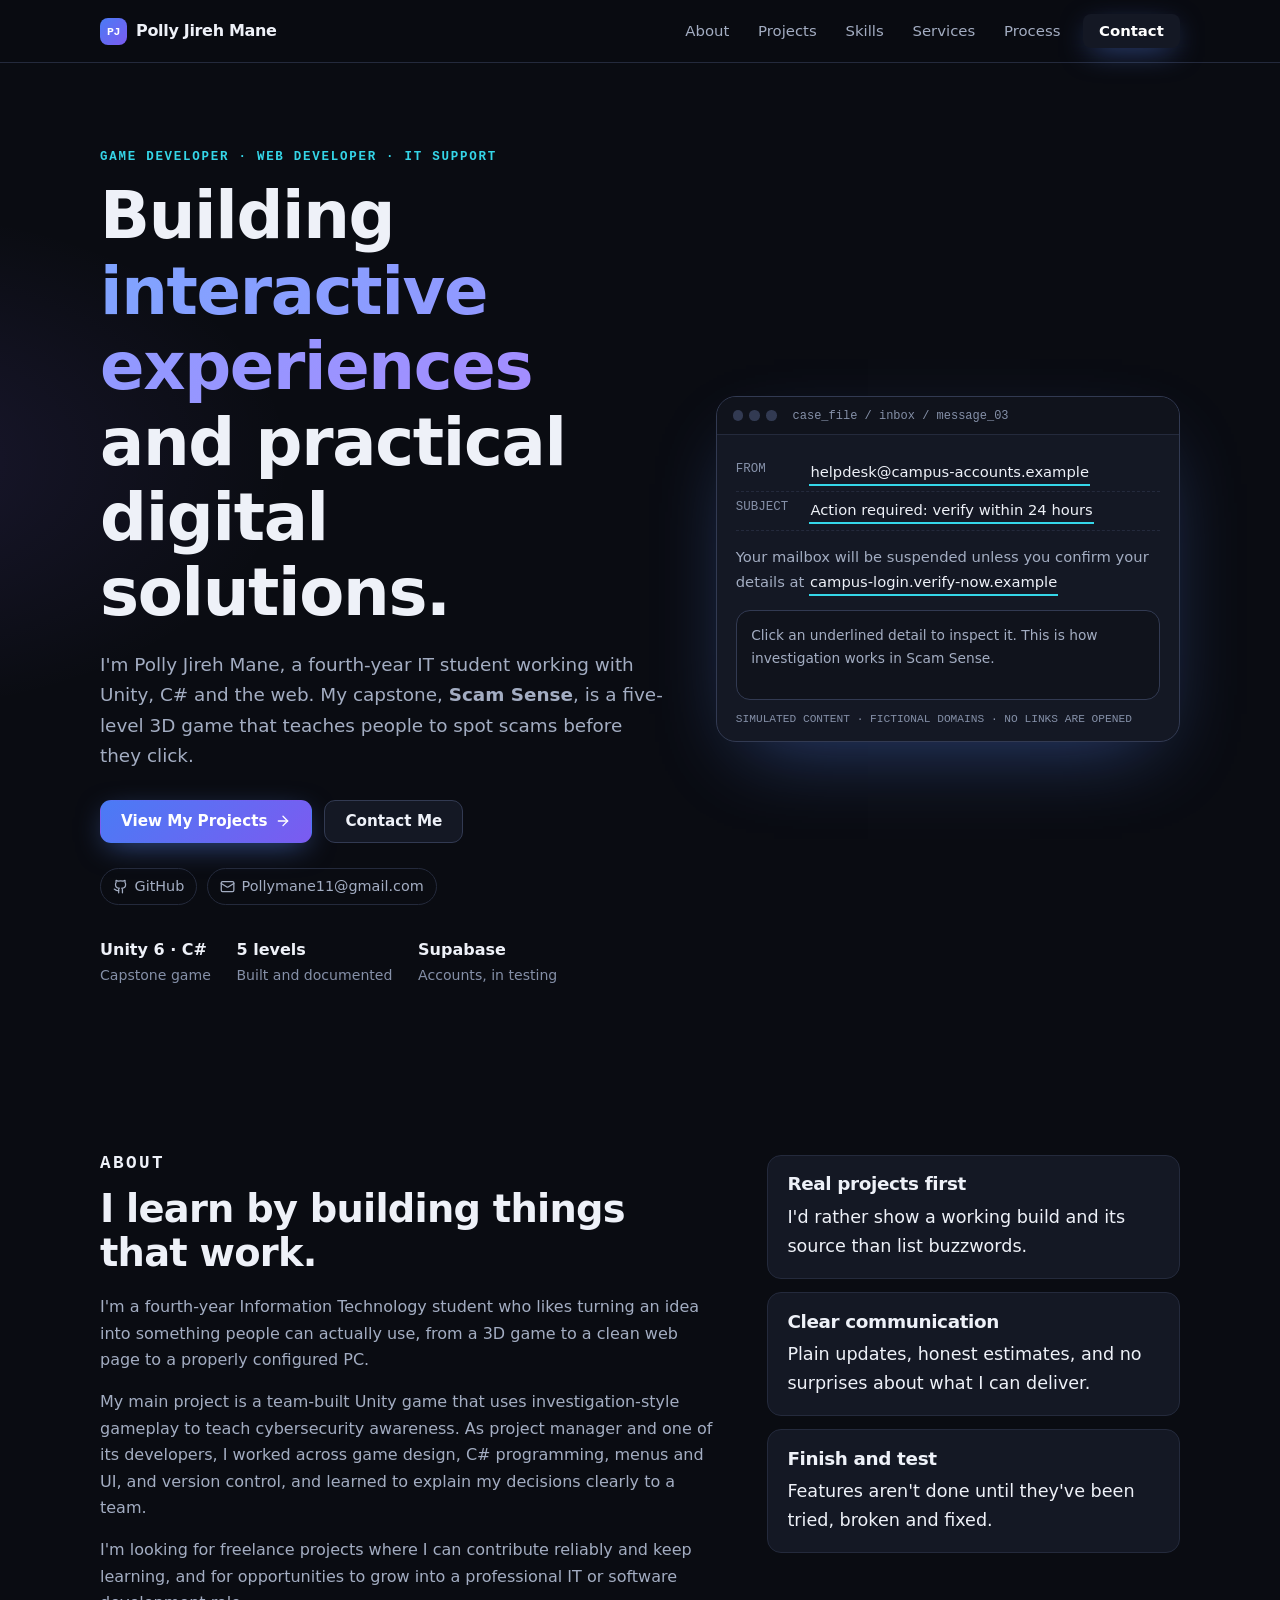
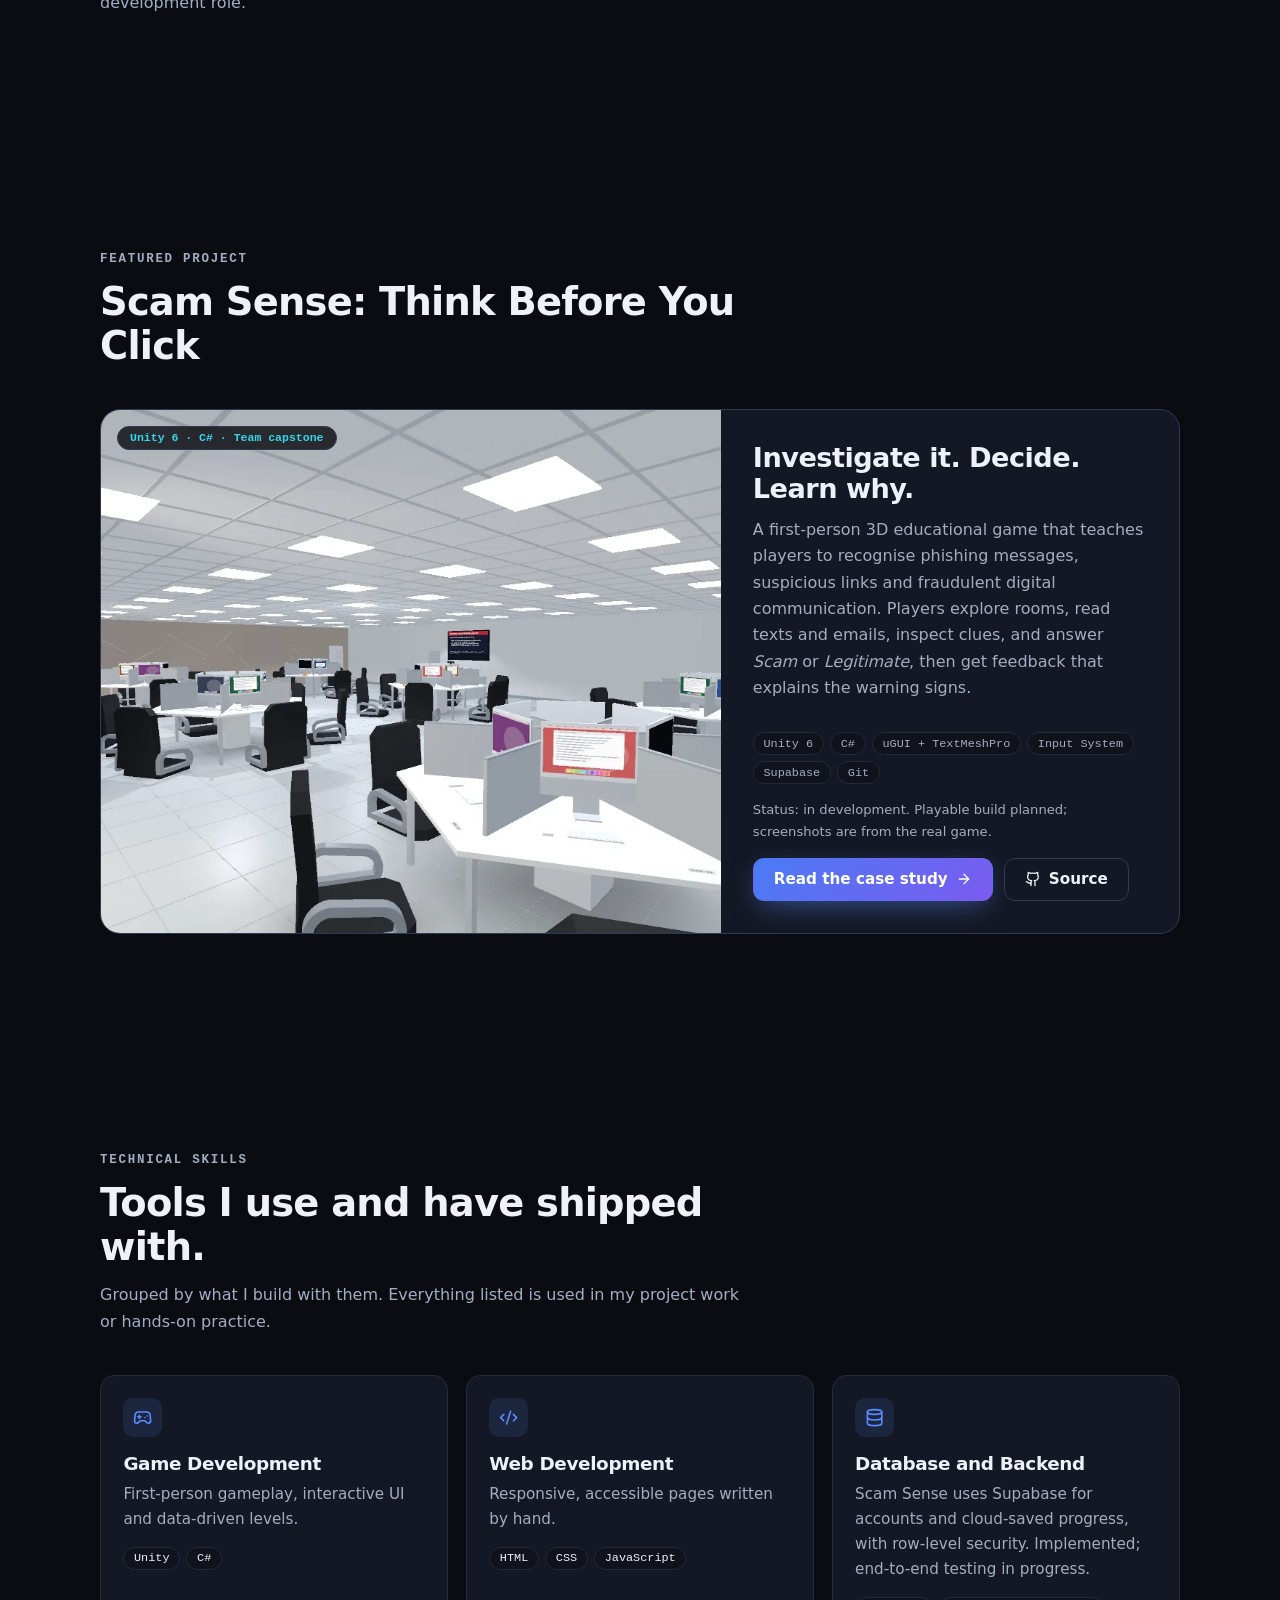
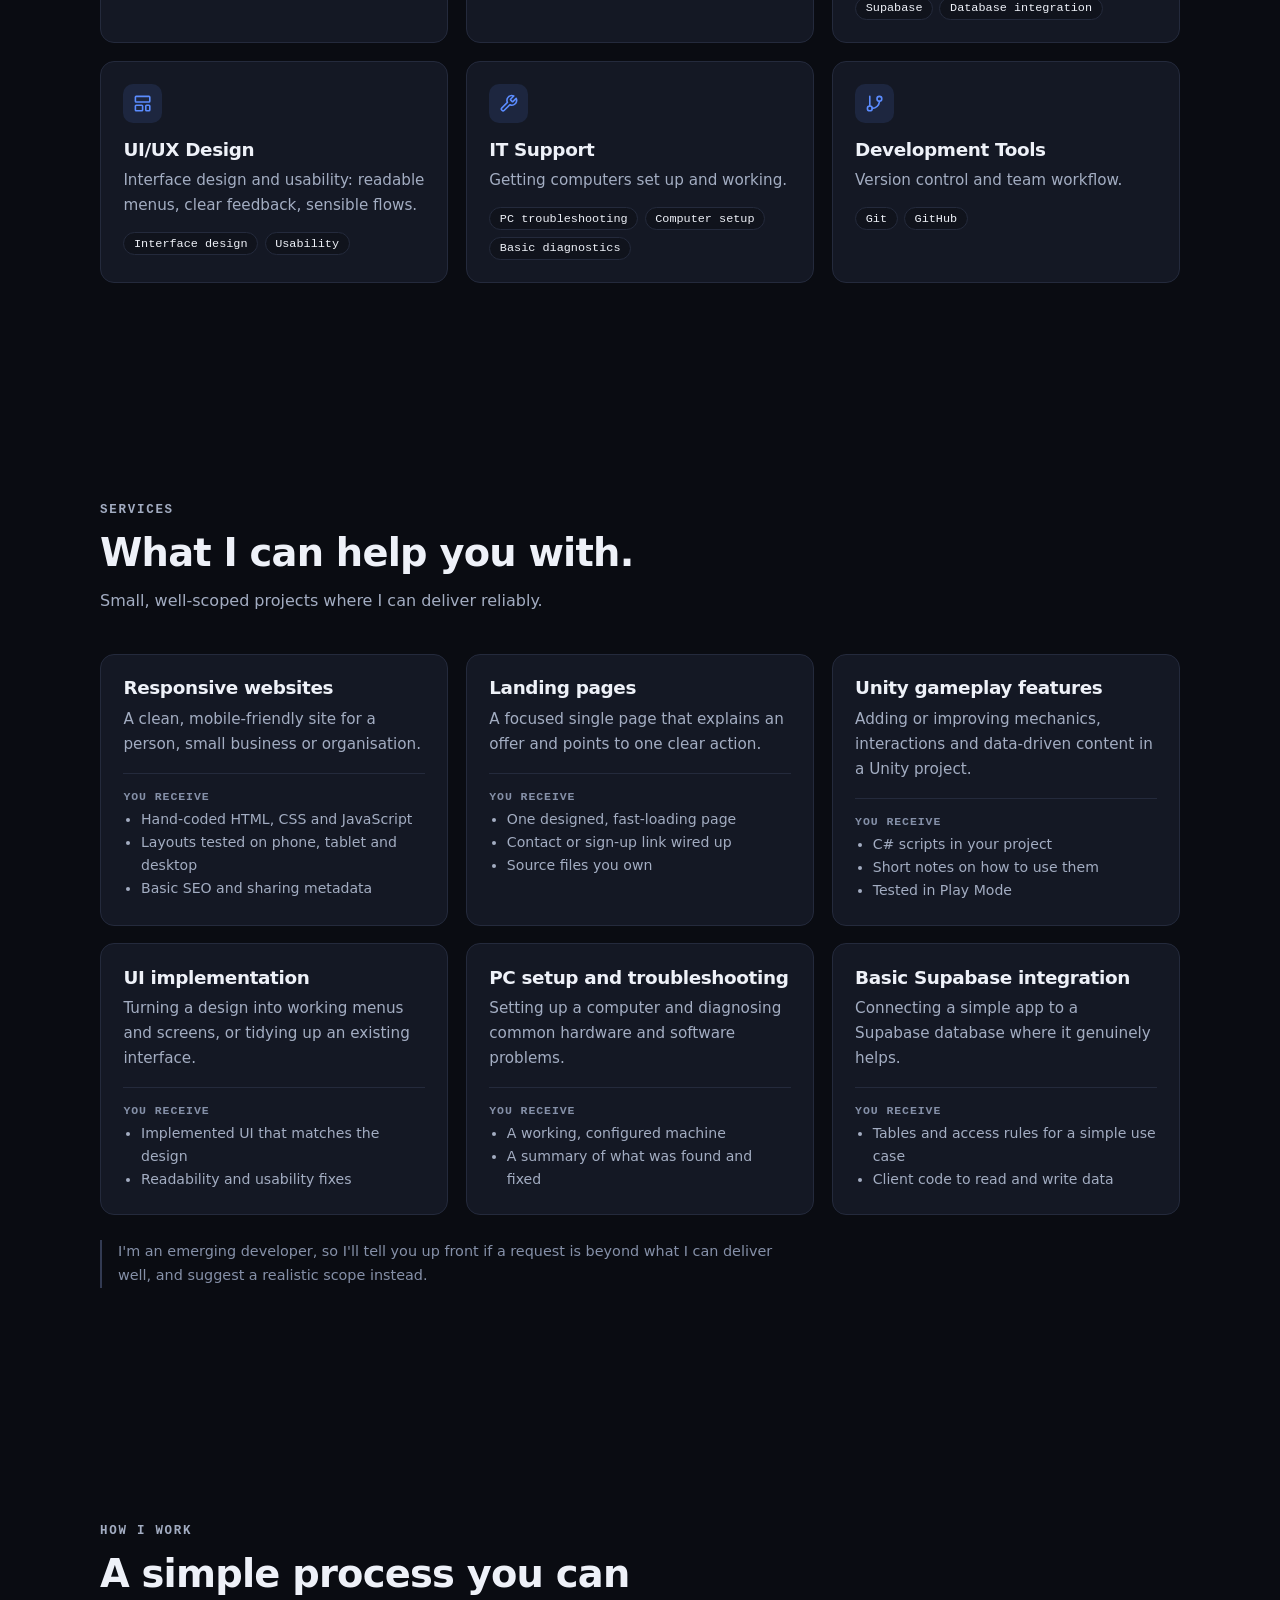
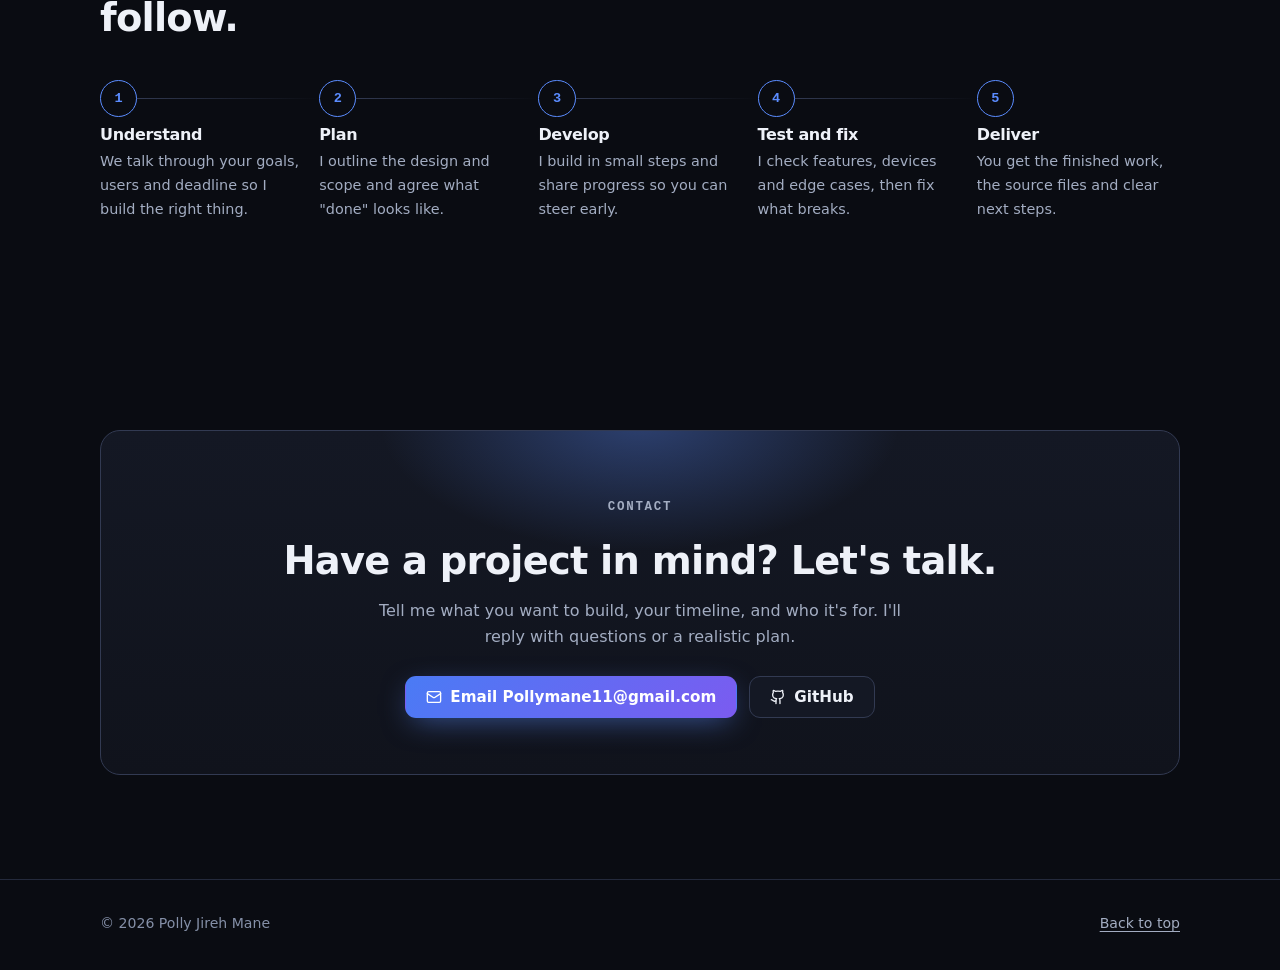
==== index.html @ 24ec7976 "Add portfolio website with Scam Sense case study" ====
<!doctype html>
<html lang="en">
<head>
<meta charset="utf-8">
<meta name="viewport" content="width=device-width, initial-scale=1">
<title>Polly Jireh Mane | Developer for Games, Websites and IT Solutions</title>
<meta name="description" content="Polly Jireh Mane is a fourth-year IT student building Unity games, responsive websites and practical IT solutions. See the Scam Sense cybersecurity-awareness game and get in touch for freelance work.">
<meta name="theme-color" content="#0a0c12">
<link rel="icon" href="assets/favicon.svg" type="image/svg+xml">
<meta property="og:type" content="website">
<meta property="og:title" content="Polly Jireh Mane | Developer for Games, Websites and IT Solutions">
<meta property="og:description" content="Unity games, responsive websites and practical IT solutions. Featured project: Scam Sense, a first-person cybersecurity-awareness game.">
<meta property="og:image" content="https://c23-2310-967-ops.github.io/assets/img/og.jpg">
<meta property="og:url" content="https://c23-2310-967-ops.github.io/">
<link rel="canonical" href="https://c23-2310-967-ops.github.io/">
<meta name="twitter:card" content="summary_large_image">
<link rel="stylesheet" href="css/style.css">
</head>
<body>
<svg width="0" height="0" style="position:absolute" aria-hidden="true" focusable="false">
  <defs>
    <symbol id="i-github" viewBox="0 0 24 24" fill="none" stroke="currentColor" stroke-width="2" stroke-linecap="round" stroke-linejoin="round"><path d="M15 22v-4a4.8 4.8 0 0 0-1-3.5c3 0 6-2 6-5.5.08-1.25-.27-2.48-1-3.5.28-1.15.28-2.35 0-3.5 0 0-1 0-3 1.5-2.64-.5-5.36-.5-8 0C6 2 5 2 5 2c-.3 1.15-.3 2.35 0 3.5A5.4 5.4 0 0 0 4 9c0 3.5 3 5.5 6 5.5-.39.49-.68 1.05-.85 1.65-.17.6-.22 1.23-.15 1.85v4"/><path d="M9 18c-4.51 2-5-2-7-2"/></symbol>
    <symbol id="i-mail" viewBox="0 0 24 24" fill="none" stroke="currentColor" stroke-width="2" stroke-linecap="round" stroke-linejoin="round"><rect x="2" y="4" width="20" height="16" rx="2"/><path d="m22 7-8.97 5.7a1.94 1.94 0 0 1-2.06 0L2 7"/></symbol>
    <symbol id="i-in" viewBox="0 0 24 24" fill="none" stroke="currentColor" stroke-width="2" stroke-linecap="round" stroke-linejoin="round"><path d="M16 8a6 6 0 0 1 6 6v7h-4v-7a2 2 0 0 0-4 0v7h-4v-7a6 6 0 0 1 6-6z"/><rect x="2" y="9" width="4" height="12"/><circle cx="4" cy="4" r="2"/></symbol>
    <symbol id="i-arrow" viewBox="0 0 24 24" fill="none" stroke="currentColor" stroke-width="2" stroke-linecap="round" stroke-linejoin="round"><path d="M5 12h14"/><path d="m12 5 7 7-7 7"/></symbol>
    <symbol id="i-ext" viewBox="0 0 24 24" fill="none" stroke="currentColor" stroke-width="2" stroke-linecap="round" stroke-linejoin="round"><path d="M15 3h6v6"/><path d="M10 14 21 3"/><path d="M18 13v6a2 2 0 0 1-2 2H5a2 2 0 0 1-2-2V8a2 2 0 0 1 2-2h6"/></symbol>
    <symbol id="i-game" viewBox="0 0 24 24" fill="none" stroke="currentColor" stroke-width="2" stroke-linecap="round" stroke-linejoin="round"><path d="M6 11h4M8 9v4M15 12h.01M18 10h.01"/><path d="M17.32 5H6.68a4 4 0 0 0-3.98 3.59C2.6 9.42 2 14.46 2 16a3 3 0 0 0 3 3c1 0 1.5-.5 2-1l1.41-1.41A2 2 0 0 1 9.83 16h4.34a2 2 0 0 1 1.41.59L17 18c.5.5 1 1 2 1a3 3 0 0 0 3-3c0-1.55-.6-6.58-.69-7.26A4 4 0 0 0 17.32 5z"/></symbol>
    <symbol id="i-code" viewBox="0 0 24 24" fill="none" stroke="currentColor" stroke-width="2" stroke-linecap="round" stroke-linejoin="round"><path d="m18 16 4-4-4-4"/><path d="m6 8-4 4 4 4"/><path d="m14.5 4-5 16"/></symbol>
    <symbol id="i-db" viewBox="0 0 24 24" fill="none" stroke="currentColor" stroke-width="2" stroke-linecap="round" stroke-linejoin="round"><ellipse cx="12" cy="5" rx="9" ry="3"/><path d="M3 5v14a9 3 0 0 0 18 0V5"/><path d="M3 12a9 3 0 0 0 18 0"/></symbol>
    <symbol id="i-layout" viewBox="0 0 24 24" fill="none" stroke="currentColor" stroke-width="2" stroke-linecap="round" stroke-linejoin="round"><rect x="3" y="3" width="18" height="7" rx="1"/><rect x="3" y="14" width="9" height="7" rx="1"/><rect x="16" y="14" width="5" height="7" rx="1"/></symbol>
    <symbol id="i-wrench" viewBox="0 0 24 24" fill="none" stroke="currentColor" stroke-width="2" stroke-linecap="round" stroke-linejoin="round"><path d="M14.7 6.3a1 1 0 0 0 0 1.4l1.6 1.6a1 1 0 0 0 1.4 0l3.77-3.77a6 6 0 0 1-7.94 7.94l-6.91 6.91a2.12 2.12 0 0 1-3-3l6.91-6.91a6 6 0 0 1 7.94-7.94z"/></symbol>
    <symbol id="i-branch" viewBox="0 0 24 24" fill="none" stroke="currentColor" stroke-width="2" stroke-linecap="round" stroke-linejoin="round"><path d="M6 3v12"/><circle cx="18" cy="6" r="3"/><circle cx="6" cy="18" r="3"/><path d="M18 9a9 9 0 0 1-9 9"/></symbol>
  </defs>
</svg>

<a class="skip" href="#main">Skip to content</a>

<header class="site-head">
  <div class="wrap">
    <a class="brand" href="#top" aria-label="Polly Jireh Mane, back to top"><i>PJ</i> Polly Jireh Mane</a>
    <button class="menu-btn" aria-expanded="false" aria-controls="nav">Menu</button>
    <nav class="nav" id="nav" aria-label="Main">
      <a href="#about">About</a>
      <a href="#work">Projects</a>
      <a href="#skills">Skills</a>
      <a href="#services">Services</a>
      <a href="#process">Process</a>
      <a class="btn primary" href="#contact">Contact</a>
    </nav>
  </div>
</header>

<main id="main">
  <!-- HERO -->
  <section class="hero" id="top" aria-labelledby="hero-title">
    <div class="wrap">
      <div>
        <p class="eyebrow">Game developer · Web developer · IT support</p>
        <h1 id="hero-title">Building <span class="grad">interactive experiences</span> and practical digital solutions.</h1>
        <p class="lead">I'm Polly Jireh Mane, a fourth-year IT student working with Unity, C# and the web. My capstone, <strong>Scam Sense</strong>, is a five-level 3D game that teaches people to spot scams before they click.</p>
        <div class="cta">
          <a class="btn primary" href="#work">View My Projects <svg class="ico" aria-hidden="true"><use href="#i-arrow"/></svg></a>
          <a class="btn" href="#contact">Contact Me</a>
        </div>
        <div class="social">
          <a class="chip-link" data-contact="github" hidden><svg class="ico" aria-hidden="true"><use href="#i-github"/></svg> GitHub</a>
          <a class="chip-link" data-contact="email" hidden><svg class="ico" aria-hidden="true"><use href="#i-mail"/></svg> Pollymane11@gmail.com</a>
          <a class="chip-link" data-contact="linkedin" hidden><svg class="ico" aria-hidden="true"><use href="#i-in"/></svg> LinkedIn</a>
        </div>
        <ul class="facts">
          <li><b>Unity 6 · C#</b>Capstone game</li>
          <li><b>5 levels</b>Built and documented</li>
          <li><b>Supabase</b>Accounts, in testing</li>
        </ul>
      </div>

      <div class="panel reveal" role="group" aria-label="Interactive demo: inspect a suspicious email, like in Scam Sense">
        <div class="panel-bar"><i></i><i></i><i></i><span>case_file / inbox / message_03</span></div>
        <div class="panel-body">
          <div class="mail-row"><span>FROM</span><button class="flag" aria-pressed="false" data-title="LOOK-ALIKE SENDER" data-finding="The domain imitates a real organisation but doesn't match it. Always compare the sender's domain with the official one.">helpdesk@campus-accounts.example</button></div>
          <div class="mail-row"><span>SUBJECT</span><button class="flag" aria-pressed="false" data-title="URGENCY PRESSURE" data-finding="Deadlines and threats are meant to make you act before you think. Real services rarely demand action within hours.">Action required: verify within 24 hours</button></div>
          <p class="mail-body">Your mailbox will be suspended unless you confirm your details at <button class="flag" aria-pressed="false" data-title="MISMATCHED LINK" data-finding="The link points to a different domain than the sender claims. In the game, links are only simulated and are never opened.">campus-login.verify-now.example</button></p>
          <div class="finding" id="finding" aria-live="polite">Click an underlined detail to inspect it. This is how investigation works in Scam Sense.</div>
          <p class="sim">SIMULATED CONTENT · FICTIONAL DOMAINS · NO LINKS ARE OPENED</p>
        </div>
      </div>
    </div>
  </section>

  <!-- ABOUT -->
  <section id="about" aria-labelledby="about-title">
    <div class="wrap about">
      <div class="reveal">
        <p class="eyebrow">About</p>
        <h2 id="about-title">I learn by building things that work.</h2>
        <p style="margin-top:1.2rem">I'm a fourth-year Information Technology student who likes turning an idea into something people can actually use, from a 3D game to a clean web page to a properly configured PC.</p>
        <p>My main project is a team-built Unity game that uses investigation-style gameplay to teach cybersecurity awareness. As project manager and one of its developers, I worked across game design, C# programming, menus and UI, and version control, and learned to explain my decisions clearly to a team.</p>
        <p>I'm looking for freelance projects where I can contribute reliably and keep learning, and for opportunities to grow into a professional IT or software development role.</p>
      </div>
      <div class="principles">
        <div class="card reveal"><h3>Real projects first</h3><p>I'd rather show a working build and its source than list buzzwords.</p></div>
        <div class="card reveal"><h3>Clear communication</h3><p>Plain updates, honest estimates, and no surprises about what I can deliver.</p></div>
        <div class="card reveal"><h3>Finish and test</h3><p>Features aren't done until they've been tried, broken and fixed.</p></div>
      </div>
    </div>
  </section>

  <!-- FEATURED PROJECT -->
  <section id="work" aria-labelledby="work-title">
    <div class="wrap">
      <div class="sec-head reveal">
        <p class="eyebrow">Featured project</p>
        <h2 id="work-title">Scam Sense: Think Before You Click</h2>
      </div>
      <article class="featured reveal">
        <div class="media">
          <img src="assets/img/level-5.webp" width="1280" height="720" alt="First-person view of the MacLab computer room in Scam Sense, with hexagonal desk pods and monitors showing emails" loading="lazy" decoding="async">
          <span class="badge">Unity 6 · C# · Team capstone</span>
        </div>
        <div class="body">
          <h3>Investigate it. Decide. Learn why.</h3>
          <p>A first-person 3D educational game that teaches players to recognise phishing messages, suspicious links and fraudulent digital communication. Players explore rooms, read texts and emails, inspect clues, and answer <em>Scam</em> or <em>Legitimate</em>, then get feedback that explains the warning signs.</p>
          <ul class="tags" aria-label="Technologies">
            <li>Unity 6</li><li>C#</li><li>uGUI + TextMeshPro</li><li>Input System</li><li>Supabase</li><li>Git</li>
          </ul>
          <p class="status">Status: in development. Playable build planned; screenshots are from the real game.</p>
          <div class="btns">
            <a class="btn primary" href="projects/scam-sense.html">Read the case study <svg class="ico" aria-hidden="true"><use href="#i-arrow"/></svg></a>
            <a class="btn" data-repo target="_blank" rel="noopener noreferrer"><svg class="ico" aria-hidden="true"><use href="#i-github"/></svg> Source</a>
            <a class="btn" data-demo target="_blank" rel="noopener noreferrer" hidden>Play demo <svg class="ico" aria-hidden="true"><use href="#i-ext"/></svg></a>
          </div>
        </div>
      </article>

      <!-- Filled from js/projects.js; hidden while that list is empty. -->
      <div id="more-projects" hidden>
        <div class="sec-head" style="margin-top:var(--s5)">
          <h2 style="font-size:1.5rem">More projects</h2>
        </div>
        <div class="grid g3" id="projects-grid"></div>
      </div>
    </div>
  </section>

  <!-- SKILLS -->
  <section id="skills" aria-labelledby="skills-title">
    <div class="wrap">
      <div class="sec-head reveal">
        <p class="eyebrow">Technical skills</p>
        <h2 id="skills-title">Tools I use and have shipped with.</h2>
        <p>Grouped by what I build with them. Everything listed is used in my project work or hands-on practice.</p>
      </div>
      <div class="grid g3">
        <article class="card skill reveal"><div class="card-icon"><svg aria-hidden="true"><use href="#i-game"/></svg></div><h3>Game Development</h3><p>First-person gameplay, interactive UI and data-driven levels.</p><ul class="tags"><li>Unity</li><li>C#</li></ul></article>
        <article class="card skill reveal"><div class="card-icon"><svg aria-hidden="true"><use href="#i-code"/></svg></div><h3>Web Development</h3><p>Responsive, accessible pages written by hand.</p><ul class="tags"><li>HTML</li><li>CSS</li><li>JavaScript</li></ul></article>
        <article class="card skill reveal"><div class="card-icon"><svg aria-hidden="true"><use href="#i-db"/></svg></div><h3>Database and Backend</h3><p>Scam Sense uses Supabase for accounts and cloud-saved progress, with row-level security. Implemented; end-to-end testing in progress.</p><ul class="tags"><li>Supabase</li><li>Database integration</li></ul></article>
        <article class="card skill reveal"><div class="card-icon"><svg aria-hidden="true"><use href="#i-layout"/></svg></div><h3>UI/UX Design</h3><p>Interface design and usability: readable menus, clear feedback, sensible flows.</p><ul class="tags"><li>Interface design</li><li>Usability</li></ul></article>
        <article class="card skill reveal"><div class="card-icon"><svg aria-hidden="true"><use href="#i-wrench"/></svg></div><h3>IT Support</h3><p>Getting computers set up and working.</p><ul class="tags"><li>PC troubleshooting</li><li>Computer setup</li><li>Basic diagnostics</li></ul></article>
        <article class="card skill reveal"><div class="card-icon"><svg aria-hidden="true"><use href="#i-branch"/></svg></div><h3>Development Tools</h3><p>Version control and team workflow.</p><ul class="tags"><li>Git</li><li>GitHub</li></ul></article>
      </div>
    </div>
  </section>

  <!-- SERVICES -->
  <section id="services" aria-labelledby="services-title">
    <div class="wrap">
      <div class="sec-head reveal">
        <p class="eyebrow">Services</p>
        <h2 id="services-title">What I can help you with.</h2>
        <p>Small, well-scoped projects where I can deliver reliably.</p>
      </div>
      <div class="grid g3">
        <article class="card service reveal"><h3>Responsive websites</h3><p>A clean, mobile-friendly site for a person, small business or organisation.</p><div class="deliver"><b>You receive</b><ul><li>Hand-coded HTML, CSS and JavaScript</li><li>Layouts tested on phone, tablet and desktop</li><li>Basic SEO and sharing metadata</li></ul></div></article>
        <article class="card service reveal"><h3>Landing pages</h3><p>A focused single page that explains an offer and points to one clear action.</p><div class="deliver"><b>You receive</b><ul><li>One designed, fast-loading page</li><li>Contact or sign-up link wired up</li><li>Source files you own</li></ul></div></article>
        <article class="card service reveal"><h3>Unity gameplay features</h3><p>Adding or improving mechanics, interactions and data-driven content in a Unity project.</p><div class="deliver"><b>You receive</b><ul><li>C# scripts in your project</li><li>Short notes on how to use them</li><li>Tested in Play Mode</li></ul></div></article>
        <article class="card service reveal"><h3>UI implementation</h3><p>Turning a design into working menus and screens, or tidying up an existing interface.</p><div class="deliver"><b>You receive</b><ul><li>Implemented UI that matches the design</li><li>Readability and usability fixes</li></ul></div></article>
        <article class="card service reveal"><h3>PC setup and troubleshooting</h3><p>Setting up a computer and diagnosing common hardware and software problems.</p><div class="deliver"><b>You receive</b><ul><li>A working, configured machine</li><li>A summary of what was found and fixed</li></ul></div></article>
        <article class="card service reveal"><h3>Basic Supabase integration</h3><p>Connecting a simple app to a Supabase database where it genuinely helps.</p><div class="deliver"><b>You receive</b><ul><li>Tables and access rules for a simple use case</li><li>Client code to read and write data</li></ul></div></article>
      </div>
      <p class="note">I'm an emerging developer, so I'll tell you up front if a request is beyond what I can deliver well, and suggest a realistic scope instead.</p>
    </div>
  </section>

  <!-- PROCESS -->
  <section id="process" aria-labelledby="process-title">
    <div class="wrap">
      <div class="sec-head reveal">
        <p class="eyebrow">How I work</p>
        <h2 id="process-title">A simple process you can follow.</h2>
      </div>
      <ol class="steps reveal">
        <li class="step"><h3>Understand</h3><p>We talk through your goals, users and deadline so I build the right thing.</p></li>
        <li class="step"><h3>Plan</h3><p>I outline the design and scope and agree what "done" looks like.</p></li>
        <li class="step"><h3>Develop</h3><p>I build in small steps and share progress so you can steer early.</p></li>
        <li class="step"><h3>Test and fix</h3><p>I check features, devices and edge cases, then fix what breaks.</p></li>
        <li class="step"><h3>Deliver</h3><p>You get the finished work, the source files and clear next steps.</p></li>
      </ol>
    </div>
  </section>

  <!-- CONTACT -->
  <section id="contact" aria-labelledby="contact-title">
    <div class="wrap">
      <div class="contact reveal">
        <p class="eyebrow">Contact</p>
        <h2 id="contact-title">Have a project in mind? Let's talk.</h2>
        <p>Tell me what you want to build, your timeline, and who it's for. I'll reply with questions or a realistic plan.</p>
        <div class="cta">
          <a class="btn primary" href="mailto:Pollymane11@gmail.com" data-contact="email"><svg class="ico" aria-hidden="true"><use href="#i-mail"/></svg> Email Pollymane11@gmail.com</a>
          <a class="btn" href="https://github.com/c23-2310-967-ops" data-contact="github" target="_blank" rel="noopener noreferrer"><svg class="ico" aria-hidden="true"><use href="#i-github"/></svg> GitHub</a>
          <a class="btn" data-contact="linkedin" hidden><svg class="ico" aria-hidden="true"><use href="#i-in"/></svg> LinkedIn</a>
        </div>
      </div>
    </div>
  </section>
</main>

<footer>
  <div class="wrap">
    <span>© <span id="year">2026</span> Polly Jireh Mane</span>
    <a href="#top">Back to top</a>
  </div>
</footer>

<script src="js/config.js"></script>
<script src="js/projects.js"></script>
<script src="js/main.js"></script>
</body>
</html>
---- css/style.css ----
/* ==== Design tokens ==== */
:root{
  --bg:#0a0c12; --bg-2:#10131c; --surface:#141824; --surface-2:#1b2030;
  --line:#242a3c; --line-2:#323a52;
  --fg:#eef1f8; --muted:#a3adc2; --dim:#8590a8;
  --accent:#5b8cff; --accent-2:#8b6bff; --cyan:#35d6e8; --good:#3ddc97; --warn:#ffb84d; --bad:#ff6b7d;
  --grad:linear-gradient(135deg,#4a7bf5,#7b5bf0);
  --r-sm:8px; --r:14px; --r-lg:20px;
  --s4:2.5rem; --s5:4rem; --s6:6.5rem;
  --font:ui-sans-serif,system-ui,-apple-system,"Segoe UI",Roboto,Inter,Helvetica,Arial,sans-serif;
  --mono:ui-monospace,"Cascadia Code","SFMono-Regular",Consolas,Menlo,monospace;
  --wrap:1120px;
}
*{box-sizing:border-box}
html{scroll-behavior:smooth;scroll-padding-top:5rem;color-scheme:dark}
body{margin:0;background:var(--bg);color:var(--fg);font:16px/1.65 var(--font);-webkit-font-smoothing:antialiased;
  background-image:radial-gradient(900px 480px at 85% -10%,rgba(91,140,255,.16),transparent 60%),radial-gradient(700px 420px at -10% 8%,rgba(139,107,255,.12),transparent 60%);
  background-repeat:no-repeat}
img{max-width:100%;display:block}
a{color:var(--accent);text-underline-offset:3px}
a:hover{color:#8fb0ff}
:focus-visible{outline:2px solid var(--cyan);outline-offset:3px;border-radius:6px}
.wrap{max-width:var(--wrap);margin:0 auto;padding:0 1.25rem}
.skip{position:absolute;left:-999px;top:0;background:var(--accent);color:#fff;padding:.6rem 1rem;z-index:100;border-radius:0 0 8px 0}
.skip:focus{left:0}
.sr{position:absolute;width:1px;height:1px;overflow:hidden;clip:rect(0 0 0 0);white-space:nowrap}
[hidden]{display:none!important}

/* ==== Type ==== */
h1,h2,h3{line-height:1.15;letter-spacing:-.02em;margin:0}
h1{font-size:clamp(2.3rem,6.2vw,4.1rem);font-weight:800}
h2{font-size:clamp(1.7rem,3.6vw,2.4rem);font-weight:750}
h3{font-size:1.15rem;font-weight:650}
p{margin:0 0 1rem}
.grad{background:linear-gradient(135deg,#7fa4ff,#a48dff);-webkit-background-clip:text;background-clip:text;color:transparent}
.eyebrow{font:600 .78rem/1 var(--mono);letter-spacing:.14em;text-transform:uppercase;color:var(--cyan);margin:0 0 .9rem}
.lead{font-size:1.15rem;color:var(--muted);max-width:38rem}
.muted{color:var(--muted)}

/* ==== Layout ==== */
section{padding:var(--s6) 0}
.sec-head{max-width:40rem;margin-bottom:var(--s4)}
.sec-head p{color:var(--muted);margin-top:.8rem}
.grid{display:grid;gap:1.1rem}
.g2{grid-template-columns:repeat(2,1fr)} .g3{grid-template-columns:repeat(3,1fr)}

/* ==== Header ==== */
.site-head{position:sticky;top:0;z-index:50;backdrop-filter:blur(14px);background:rgba(10,12,18,.82);border-bottom:1px solid var(--line)}
.site-head .wrap{display:flex;align-items:center;gap:1rem;height:3.9rem}
.brand{font-weight:800;letter-spacing:-.02em;color:var(--fg);text-decoration:none;display:flex;align-items:center;gap:.55rem}
.brand:hover{color:var(--fg)}
.brand i{width:1.7rem;height:1.7rem;border-radius:8px;background:var(--grad);display:grid;place-items:center;font:700 .72rem var(--mono);font-style:normal;color:#fff}
.nav{margin-left:auto;display:flex;align-items:center;gap:.2rem}
.nav a{color:var(--muted);text-decoration:none;padding:.45rem .8rem;border-radius:8px;font-size:.93rem}
.nav a:hover,.nav a[aria-current]{color:var(--fg);background:var(--surface)}
.nav a.btn{margin-left:.4rem;color:#fff;padding:.45rem .95rem}
.nav a.btn:hover{background:var(--grad)}
.menu-btn{display:none;margin-left:auto;background:var(--surface);border:1px solid var(--line);color:var(--fg);border-radius:10px;padding:.45rem .75rem;font:inherit;cursor:pointer}

/* ==== Buttons ==== */
.btn{display:inline-flex;align-items:center;gap:.5rem;padding:.7rem 1.25rem;border-radius:11px;border:1px solid var(--line-2);background:var(--surface);color:var(--fg);text-decoration:none;font:600 .95rem var(--font);cursor:pointer;transition:transform .2s,border-color .2s,box-shadow .2s}
.btn:hover{border-color:var(--accent);color:var(--fg);transform:translateY(-1px)}
.btn.primary{background:var(--grad);border-color:transparent;color:#fff;box-shadow:0 8px 30px -8px rgba(91,140,255,.6)}
.btn.primary:hover{color:#fff;box-shadow:0 10px 36px -6px rgba(139,107,255,.75)}
.btn.sm{padding:.45rem .9rem;font-size:.88rem}
.ico{width:1.05em;height:1.05em;flex:none}

/* ==== Hero ==== */
.hero{padding:5.5rem 0 var(--s5)}
.hero .wrap{display:grid;grid-template-columns:1.1fr .9fr;gap:3rem;align-items:center}
.hero h1{margin-bottom:1.2rem}
.hero .lead{margin-bottom:1.8rem}
.cta{display:flex;flex-wrap:wrap;gap:.75rem;margin-bottom:1.6rem}
.social{display:flex;gap:.6rem;flex-wrap:wrap}
.chip-link{color:var(--muted);text-decoration:none;font-size:.9rem;display:inline-flex;align-items:center;gap:.4rem;border:1px solid var(--line);padding:.35rem .75rem;border-radius:99px}
.chip-link:hover{color:var(--fg);border-color:var(--line-2)}
.facts{list-style:none;padding:0;margin:2rem 0 0;display:flex;gap:1.6rem;flex-wrap:wrap;color:var(--dim);font-size:.88rem}
.facts b{display:block;color:var(--fg);font-size:1rem}

/* Hero panel: a small version of the game's email-investigation mechanic */
.panel{position:relative;background:var(--surface);border:1px solid var(--line-2);border-radius:var(--r-lg);overflow:hidden;box-shadow:0 30px 80px -30px rgba(91,140,255,.45)}
.panel-bar{display:flex;align-items:center;gap:.4rem;padding:.7rem 1rem;border-bottom:1px solid var(--line);background:var(--bg-2);font:.75rem var(--mono);color:var(--dim)}
.panel-bar i{width:.65rem;height:.65rem;border-radius:50%;background:var(--line-2)}
.panel-bar span{margin-left:.6rem}
.panel-body{padding:1.2rem 1.2rem 1rem;font-size:.92rem}
.mail-row{display:flex;gap:.6rem;padding:.35rem 0;border-bottom:1px dashed var(--line)}
.mail-row>span:first-child{color:var(--dim);font:.78rem var(--mono);width:4rem;flex:none;padding-top:.15rem}
.flag{background:none;border:0;border-bottom:2px solid var(--cyan);color:var(--fg);font:inherit;padding:0 1px;cursor:pointer;text-align:left;word-break:break-word}
.flag:hover,.flag[aria-pressed=true]{background:rgba(53,214,232,.16)}
.mail-body{margin:.9rem 0;color:var(--muted)}
.finding{min-height:5.6rem;border:1px solid var(--line-2);border-radius:var(--r);padding:.8rem .9rem;background:var(--bg-2);font-size:.86rem;color:var(--muted)}
.finding strong{color:var(--warn);font:600 .72rem var(--mono);letter-spacing:.06em;display:block;margin-bottom:.25rem}
.sim{font:.7rem var(--mono);color:var(--dim);margin:.8rem 0 0}

/* ==== Cards ==== */
.card{background:var(--surface);border:1px solid var(--line);border-radius:var(--r);padding:1.4rem;transition:border-color .25s,transform .25s}
.card:hover{border-color:var(--line-2);transform:translateY(-2px)}
.card h3{margin-bottom:.5rem}
.card p{color:var(--muted);margin:0;font-size:.95rem}
.tags{list-style:none;padding:0;margin:.9rem 0 0;display:flex;flex-wrap:wrap;gap:.4rem}
.tags li{font:.74rem var(--mono);padding:.22rem .6rem;border-radius:99px;background:var(--bg-2);border:1px solid var(--line);color:var(--muted)}
.card ul.list{padding-left:1.1rem;margin:.8rem 0 0;color:var(--muted);font-size:.93rem}
.card ul.list li{margin:.25rem 0}
.card-icon{width:2.4rem;height:2.4rem;border-radius:10px;background:rgba(91,140,255,.12);color:var(--accent);display:grid;place-items:center;margin-bottom:1rem}
.card-icon svg{width:1.2rem;height:1.2rem}

/* ==== About ==== */
.about{display:grid;grid-template-columns:1.2fr .8fr;gap:3rem}
.about p{color:var(--muted)}
.about p:first-of-type{color:var(--fg);font-size:1.1rem}
.principles{display:grid;gap:.8rem;align-content:start}
.principles .card{padding:1.1rem 1.2rem}

/* ==== Featured project ==== */
.featured{display:grid;grid-template-columns:1.15fr .85fr;background:var(--surface);border:1px solid var(--line-2);border-radius:var(--r-lg);overflow:hidden}
.featured .media{position:relative;min-height:340px;background:#000;overflow:hidden}
.featured .media img{width:100%;height:100%;object-fit:cover;transition:transform .6s}
.featured:hover .media img{transform:scale(1.03)}
.badge{position:absolute;left:1rem;top:1rem;background:rgba(10,12,18,.82);backdrop-filter:blur(8px);border:1px solid var(--line-2);border-radius:99px;font:600 .72rem var(--mono);padding:.3rem .75rem;color:var(--cyan)}
.featured .body{padding:2rem;display:flex;flex-direction:column}
.featured h3{font-size:1.7rem;margin-bottom:.8rem}
.featured .body p{color:var(--muted)}
.featured .btns{margin-top:auto;display:flex;gap:.7rem;flex-wrap:wrap;padding-top:1rem}
.status{font-size:.82rem;color:var(--dim);margin:.9rem 0 0}

/* Other projects */
.project-card{padding:0;overflow:hidden;display:flex;flex-direction:column}
.project-card img{aspect-ratio:16/9;object-fit:cover;width:100%}
.project-card .pc-body{padding:1.2rem 1.3rem 1.4rem;display:flex;flex-direction:column;flex:1}
.project-card .links{margin-top:auto;padding-top:1rem;display:flex;gap:.9rem;font-size:.9rem}
.empty-card{border-style:dashed;display:grid;place-items:center;text-align:center;min-height:240px;color:var(--dim)}
.empty-card:hover{transform:none}
.role{font-size:.85rem;color:var(--dim);margin-top:.6rem!important}

/* ==== Skills ==== */
.skill .tags li{color:var(--fg)}

/* ==== Services ==== */
.service .deliver{margin-top:1rem;padding-top:1rem;border-top:1px solid var(--line);font-size:.88rem;color:var(--muted)}
.service .deliver b{color:var(--dim);display:block;font:600 .72rem var(--mono);letter-spacing:.08em;text-transform:uppercase;margin-bottom:.3rem}
.service .deliver ul{margin:0;padding-left:1.1rem}
.note{margin-top:1.6rem;font-size:.9rem;color:var(--dim);border-left:2px solid var(--line-2);padding-left:1rem;max-width:44rem}

/* ==== Process ==== */
.steps{counter-reset:s;display:grid;grid-template-columns:repeat(5,1fr);gap:1rem;list-style:none;padding:0;margin:0}
.step{position:relative;padding-top:2.9rem}
.step::before{counter-increment:s;content:counter(s);position:absolute;top:0;left:0;width:2.2rem;height:2.2rem;border-radius:50%;background:var(--bg);border:1px solid var(--accent);color:var(--accent);display:grid;place-items:center;font:600 .85rem var(--mono);z-index:1}
.step::after{content:"";position:absolute;top:1.1rem;left:2.2rem;right:-1rem;height:1px;background:linear-gradient(90deg,var(--line-2),transparent)}
.step:last-child::after{display:none}
.step h3{font-size:1rem;margin-bottom:.35rem}
.step p{font-size:.9rem;color:var(--muted);margin:0}

/* ==== Contact ==== */
.contact{background:linear-gradient(180deg,var(--surface),var(--bg-2));border:1px solid var(--line-2);border-radius:var(--r-lg);padding:clamp(1.8rem,5vw,3.5rem);text-align:center;position:relative;overflow:hidden}
.contact::before{content:"";position:absolute;width:520px;height:260px;left:50%;top:-140px;transform:translateX(-50%);background:radial-gradient(closest-side,rgba(91,140,255,.35),transparent);pointer-events:none}
.contact>*{position:relative}
.contact p{color:var(--muted);max-width:34rem;margin:.9rem auto 1.6rem}
.contact .cta{justify-content:center;margin:0}

/* ==== Footer ==== */
footer{border-top:1px solid var(--line);padding:2rem 0;color:var(--dim);font-size:.88rem}
footer .wrap{display:flex;justify-content:space-between;gap:1rem;flex-wrap:wrap}
footer a{color:var(--muted)}

/* ==== Project detail page ==== */
.crumb{font-size:.88rem;color:var(--dim);padding-top:2rem}
.crumb a{color:var(--muted)}
.p-hero{padding:2rem 0 var(--s4)}
.p-hero h1{font-size:clamp(2rem,5vw,3.2rem);margin:.5rem 0 1rem}
.meta{display:grid;grid-template-columns:repeat(4,1fr);gap:1rem;margin:2rem 0 0;padding:1.2rem 0;border-block:1px solid var(--line)}
.meta dt{font:.72rem var(--mono);letter-spacing:.1em;text-transform:uppercase;color:var(--dim)}
.meta dd{margin:.2rem 0 0;font-weight:600}
.p-sec{padding:var(--s5) 0 0}
.p-sec h2{font-size:1.7rem;margin-bottom:1.2rem}
.prose{max-width:46rem;color:var(--muted)}
.prose strong{color:var(--fg)}
.shot-main{border-radius:var(--r-lg);overflow:hidden;border:1px solid var(--line-2);background:#000;margin:0}
.shot-main img{width:100%;aspect-ratio:16/9;object-fit:cover}
.shot-main figcaption{padding:.8rem 1rem;font-size:.88rem;color:var(--muted);background:var(--surface);border-top:1px solid var(--line)}
.thumbs{display:grid;grid-template-columns:repeat(5,1fr);gap:.7rem;margin-top:.8rem}
.thumb{padding:0;border:2px solid transparent;border-radius:10px;overflow:hidden;background:none;cursor:pointer;opacity:.6;transition:opacity .2s,border-color .2s}
.thumb:hover{opacity:1}
.thumb[aria-pressed=true]{border-color:var(--accent);opacity:1}
.thumb img{aspect-ratio:16/9;object-fit:cover;width:100%}
.table-wrap{overflow-x:auto;border:1px solid var(--line);border-radius:var(--r)}
table{width:100%;border-collapse:collapse;font-size:.92rem}
th,td{text-align:left;padding:.8rem 1rem;border-bottom:1px solid var(--line);vertical-align:top}
th{font:.72rem var(--mono);letter-spacing:.08em;text-transform:uppercase;color:var(--dim);background:var(--bg-2)}
tr:last-child td{border-bottom:0}
td:first-child{white-space:nowrap}
td{color:var(--muted)}
td:first-child,td strong{color:var(--fg)}
.callout{border:1px solid var(--line-2);background:var(--surface);border-radius:var(--r);padding:1.1rem 1.3rem;color:var(--muted);font-size:.93rem}
.callout strong{color:var(--fg)}
.challenge .tag{font:600 .7rem var(--mono);letter-spacing:.08em;text-transform:uppercase;color:var(--warn);display:block;margin-bottom:.35rem}
.challenge .fix{margin-top:.7rem!important;padding-top:.7rem;border-top:1px solid var(--line)}
.challenge .fix .tag{color:var(--good)}

/* ==== 404 ==== */
.nf{min-height:70vh;display:grid;place-items:center;text-align:center}
.nf h1{font-size:clamp(4rem,14vw,8rem)}
.nf p{color:var(--muted)}

/* ==== Motion ==== */
.reveal{opacity:0;transform:translateY(14px);transition:opacity .6s ease,transform .6s ease}
.reveal.in{opacity:1;transform:none}
@media (prefers-reduced-motion:reduce){
  html{scroll-behavior:auto}
  *,*::before,*::after{transition:none!important;animation:none!important}
  .reveal{opacity:1;transform:none}
}

/* ==== Responsive ==== */
@media (max-width:960px){
  .hero .wrap,.about,.featured{grid-template-columns:1fr}
  .g3{grid-template-columns:repeat(2,1fr)}
  .steps{grid-template-columns:1fr;gap:1.4rem}
  .step{padding:.2rem 0 0 3.2rem}
  .step::after{display:none}
  .meta{grid-template-columns:repeat(2,1fr)}
  .featured .media{min-height:240px}
}
@media (max-width:720px){
  section{padding:var(--s5) 0}
  .menu-btn{display:block}
  .nav{display:none;position:absolute;top:3.9rem;left:0;right:0;flex-direction:column;align-items:stretch;background:var(--bg);border-bottom:1px solid var(--line);padding:.6rem 1.25rem 1rem;gap:.1rem}
  .nav.open{display:flex}
  .nav a{padding:.75rem .6rem}
  .nav a.btn{margin:.5rem 0 0;justify-content:center}
  .g2,.g3{grid-template-columns:1fr}
  .thumbs{gap:.4rem}
  .hero{padding-top:3rem}
}
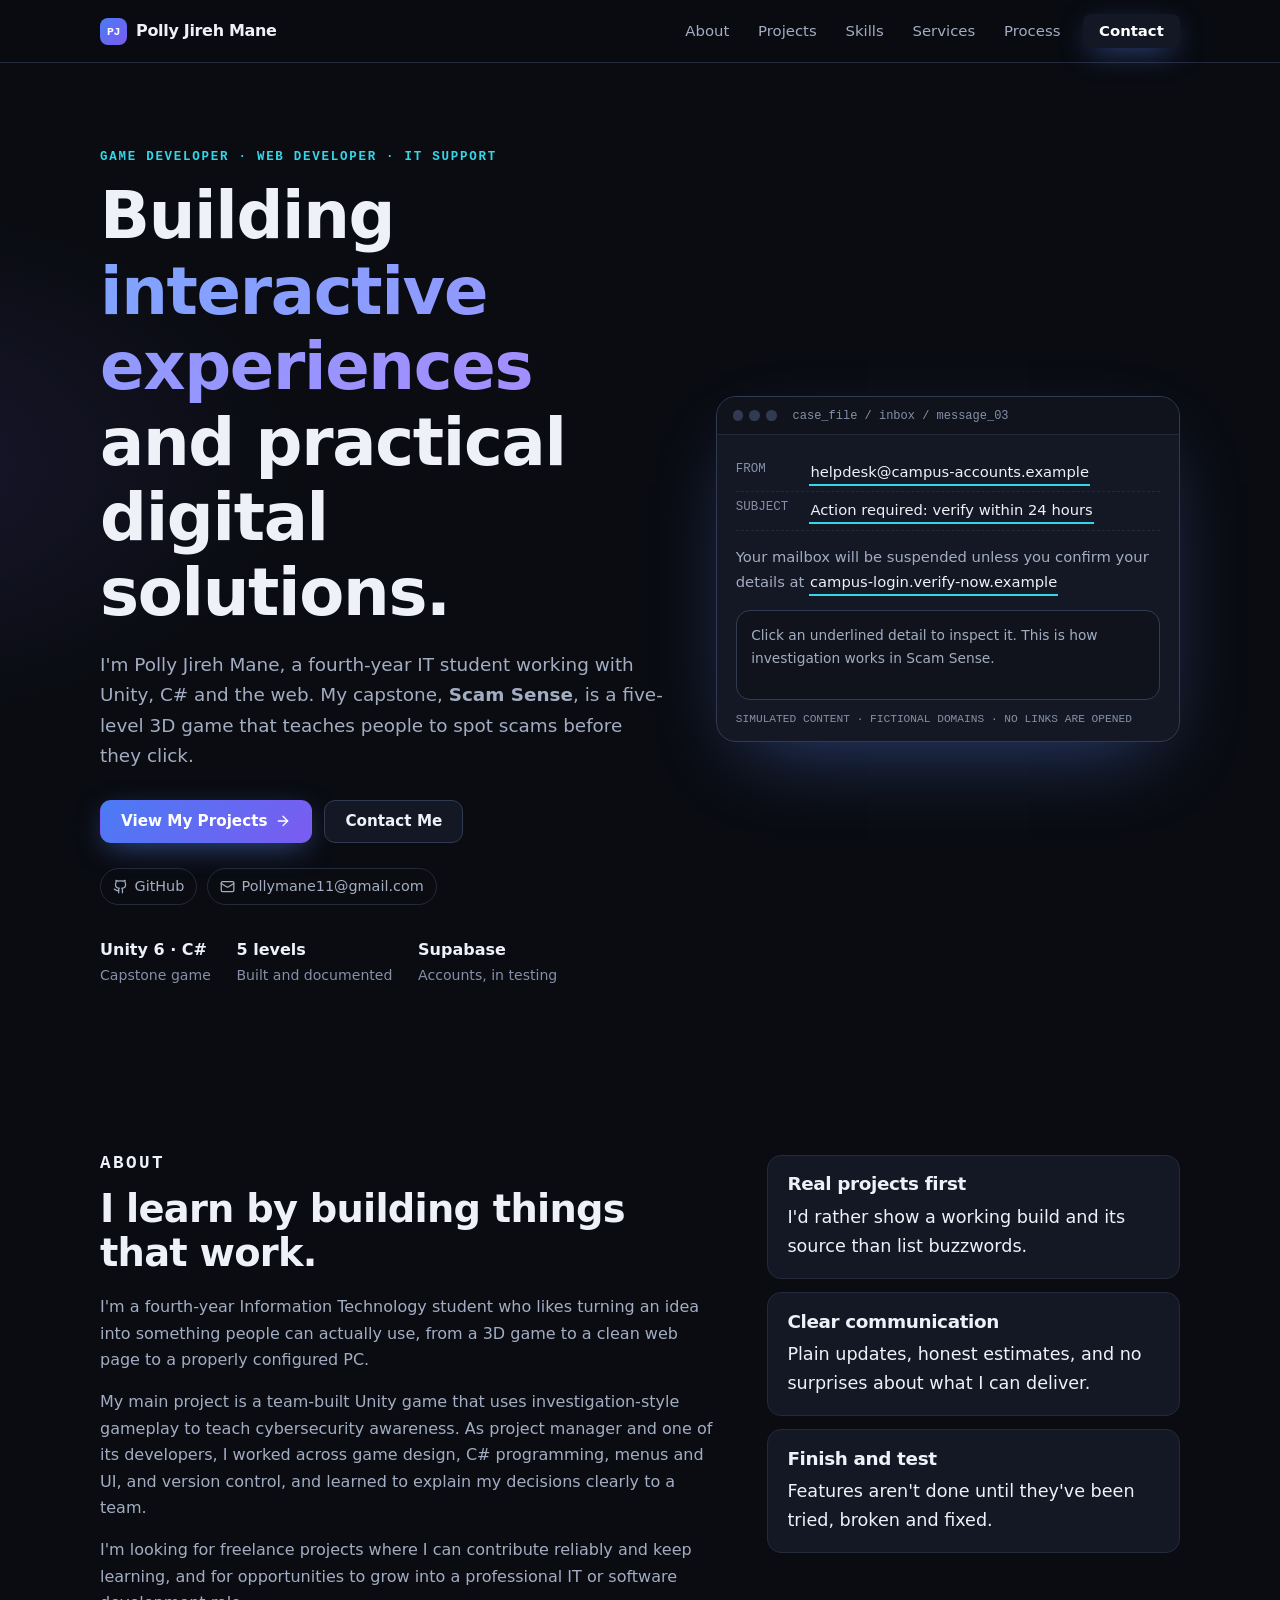
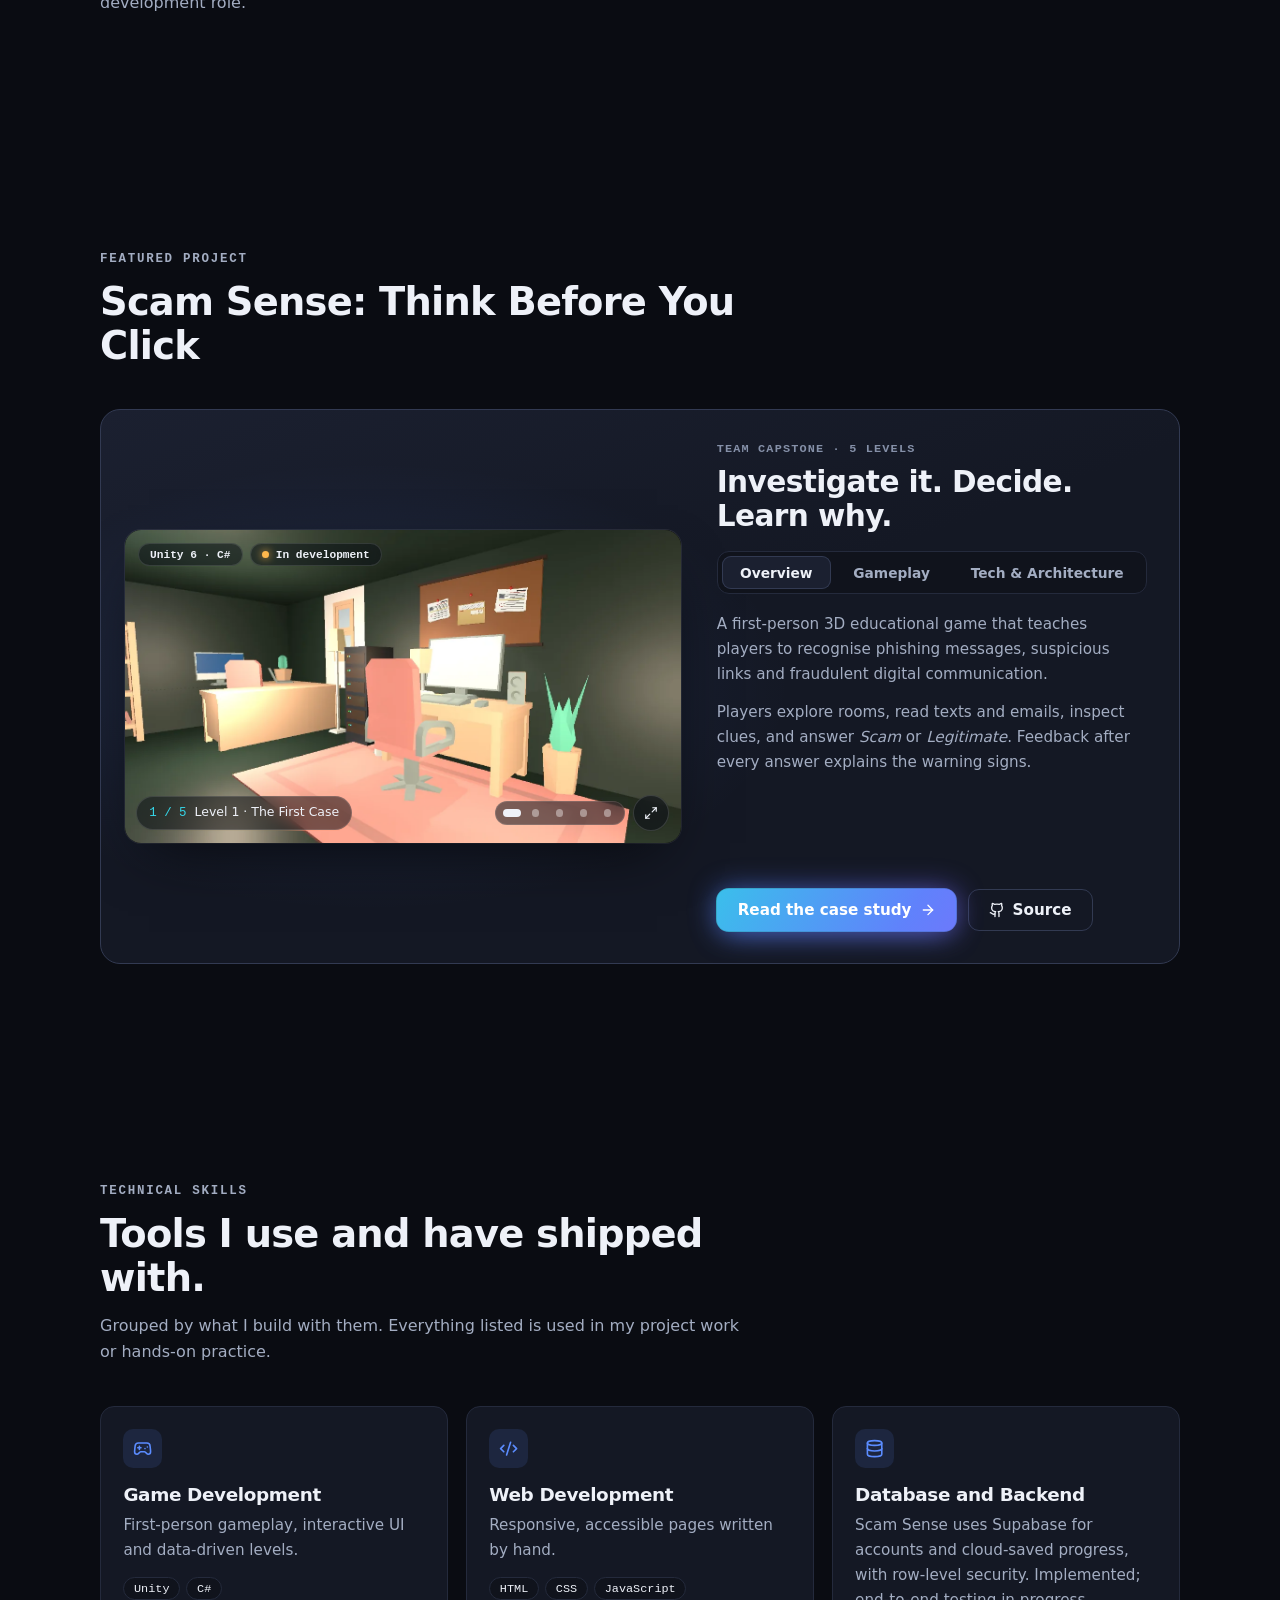
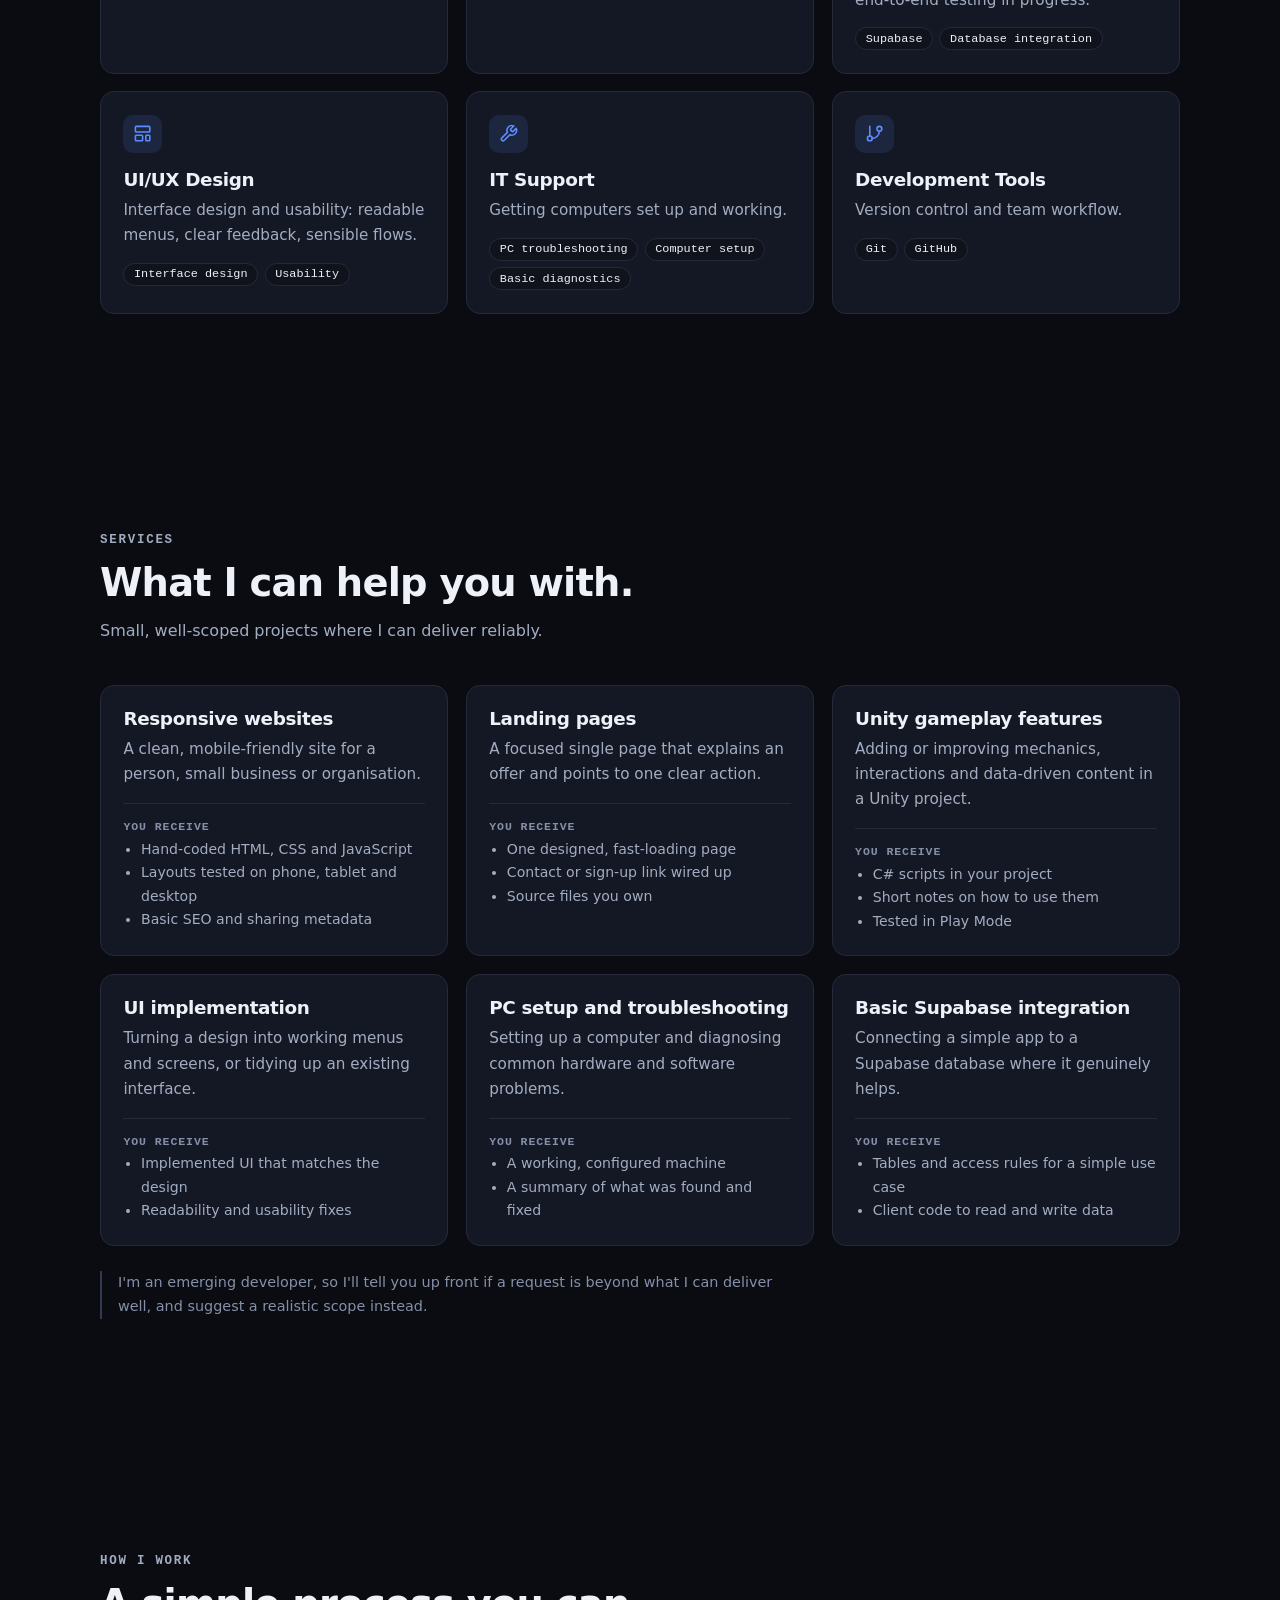
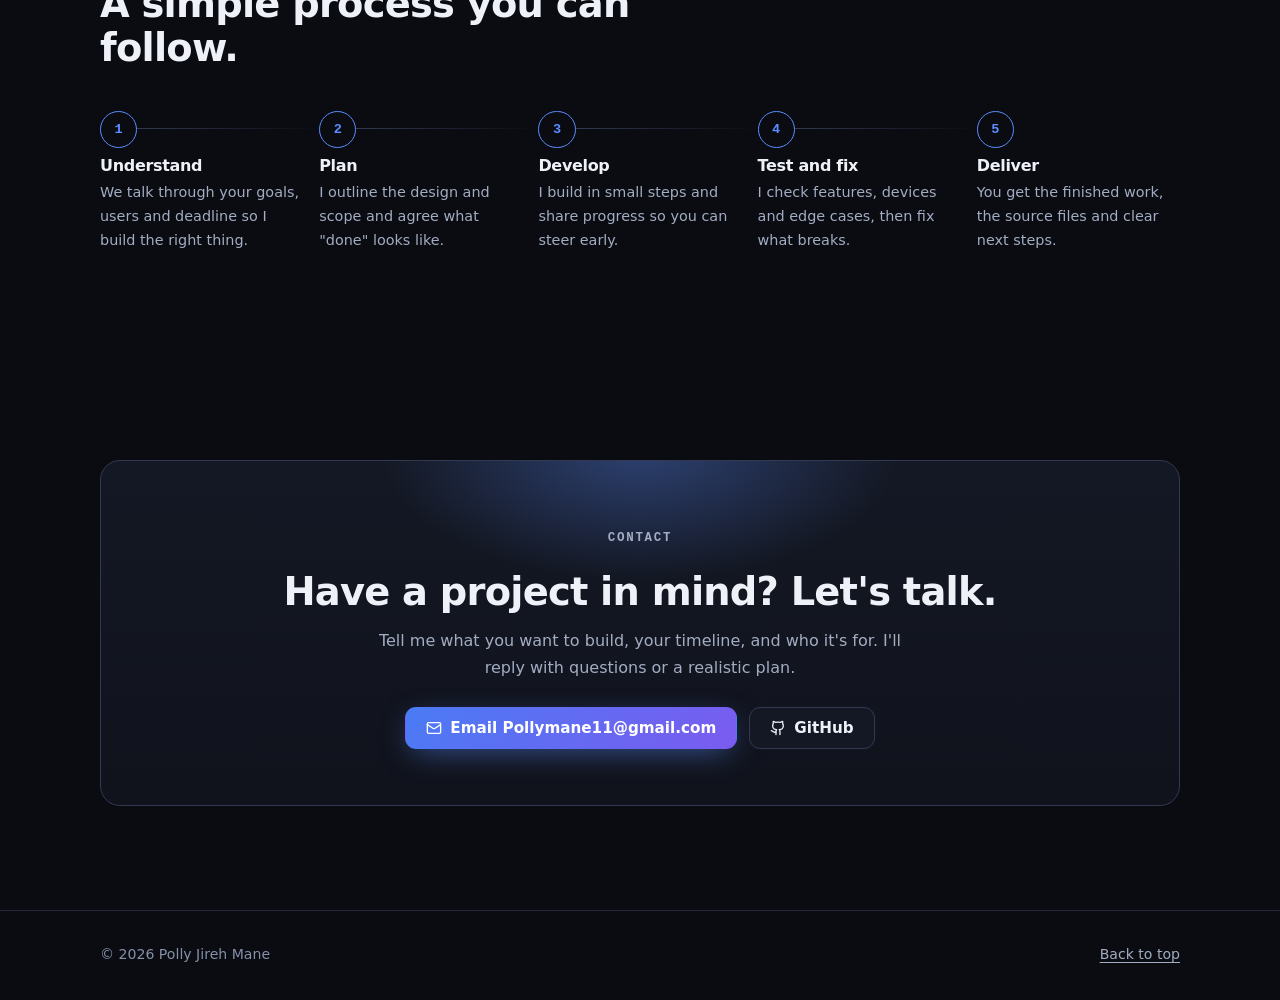
==== commit 70358c13: "Redesign Scam Sense card with tilt, screenshot carousel and detail tabs" ====
--- a/index.html
+++ b/index.html
@@ -10,9 +10,9 @@
 <meta property="og:type" content="website">
 <meta property="og:title" content="Polly Jireh Mane | Developer for Games, Websites and IT Solutions">
 <meta property="og:description" content="Unity games, responsive websites and practical IT solutions. Featured project: Scam Sense, a first-person cybersecurity-awareness game.">
-<meta property="og:image" content="https://c23-2310-967-ops.github.io/assets/img/og.jpg">
-<meta property="og:url" content="https://c23-2310-967-ops.github.io/">
-<link rel="canonical" href="https://c23-2310-967-ops.github.io/">
+<meta property="og:image" content="https://pollyjireh.github.io/assets/img/og.jpg">
+<meta property="og:url" content="https://pollyjireh.github.io/">
+<link rel="canonical" href="https://pollyjireh.github.io/">
 <meta name="twitter:card" content="summary_large_image">
 <link rel="stylesheet" href="css/style.css">
 </head>
@@ -30,6 +30,10 @@
     <symbol id="i-layout" viewBox="0 0 24 24" fill="none" stroke="currentColor" stroke-width="2" stroke-linecap="round" stroke-linejoin="round"><rect x="3" y="3" width="18" height="7" rx="1"/><rect x="3" y="14" width="9" height="7" rx="1"/><rect x="16" y="14" width="5" height="7" rx="1"/></symbol>
     <symbol id="i-wrench" viewBox="0 0 24 24" fill="none" stroke="currentColor" stroke-width="2" stroke-linecap="round" stroke-linejoin="round"><path d="M14.7 6.3a1 1 0 0 0 0 1.4l1.6 1.6a1 1 0 0 0 1.4 0l3.77-3.77a6 6 0 0 1-7.94 7.94l-6.91 6.91a2.12 2.12 0 0 1-3-3l6.91-6.91a6 6 0 0 1 7.94-7.94z"/></symbol>
     <symbol id="i-branch" viewBox="0 0 24 24" fill="none" stroke="currentColor" stroke-width="2" stroke-linecap="round" stroke-linejoin="round"><path d="M6 3v12"/><circle cx="18" cy="6" r="3"/><circle cx="6" cy="18" r="3"/><path d="M18 9a9 9 0 0 1-9 9"/></symbol>
+    <symbol id="i-chev-l" viewBox="0 0 24 24" fill="none" stroke="currentColor" stroke-width="2" stroke-linecap="round" stroke-linejoin="round"><path d="m15 18-6-6 6-6"/></symbol>
+    <symbol id="i-chev-r" viewBox="0 0 24 24" fill="none" stroke="currentColor" stroke-width="2" stroke-linecap="round" stroke-linejoin="round"><path d="m9 18 6-6-6-6"/></symbol>
+    <symbol id="i-expand" viewBox="0 0 24 24" fill="none" stroke="currentColor" stroke-width="2" stroke-linecap="round" stroke-linejoin="round"><path d="M15 3h6v6"/><path d="M9 21H3v-6"/><path d="m21 3-7 7"/><path d="m3 21 7-7"/></symbol>
+    <symbol id="i-x" viewBox="0 0 24 24" fill="none" stroke="currentColor" stroke-width="2" stroke-linecap="round" stroke-linejoin="round"><path d="M18 6 6 18"/><path d="m6 6 12 12"/></symbol>
   </defs>
 </svg>
 
@@ -114,18 +118,67 @@
       </div>
       <article class="featured reveal">
         <div class="media">
-          <img src="assets/img/level-5.webp" width="1280" height="720" alt="First-person view of the MacLab computer room in Scam Sense, with hexagonal desk pods and monitors showing emails" loading="lazy" decoding="async">
-          <span class="badge">Unity 6 · C# · Team capstone</span>
+          <div class="frame" data-tilt>
+            <div class="carousel" id="ss-carousel" role="region" aria-roledescription="carousel" aria-label="Scam Sense screenshots">
+              <div class="slides">
+                <img class="slide is-active" src="assets/img/level-1.webp" width="1280" height="720" alt="Level 1, The First Case: a first-person view inside a home" data-cap="Level 1 · The First Case" decoding="async">
+                <img class="slide" src="assets/img/level-2.webp" width="1280" height="720" alt="Level 2, The Investigation: a cybersecurity office with an evidence board" data-cap="Level 2 · The Investigation" loading="lazy" decoding="async">
+                <img class="slide" src="assets/img/level-3.webp" width="1280" height="720" alt="Level 3, The Digital Trap: a dark operations room with case-file screens" data-cap="Level 3 · The Digital Trap" loading="lazy" decoding="async">
+                <img class="slide" src="assets/img/level-4.webp" width="1280" height="720" alt="Level 4, Digital Forensics Lab: a bright lab with evidence stations" data-cap="Level 4 · Digital Forensics Lab" loading="lazy" decoding="async">
+                <img class="slide" src="assets/img/level-5.webp" width="1280" height="720" alt="Level 5, The Compromised Campus Network: a computer lab with hexagonal desk pods" data-cap="Level 5 · The Compromised Campus Network" loading="lazy" decoding="async">
+              </div>
+              <div class="glass-badges" aria-hidden="true">
+                <span class="glass">Unity 6 · C#</span>
+                <span class="glass"><i class="dot"></i>In development</span>
+              </div>
+              <button class="car-btn prev" type="button" aria-label="Previous screenshot"><svg class="ico" aria-hidden="true"><use href="#i-chev-l"/></svg></button>
+              <button class="car-btn next" type="button" aria-label="Next screenshot"><svg class="ico" aria-hidden="true"><use href="#i-chev-r"/></svg></button>
+              <div class="car-foot">
+                <p class="glass car-cap" aria-live="polite"><span class="car-count">1 / 5</span> <span class="car-title">Level 1 · The First Case</span></p>
+                <div class="car-tools">
+                  <div class="dots" role="group" aria-label="Choose screenshot"></div>
+                  <button class="car-btn expand" type="button" aria-label="View screenshot full size"><svg class="ico" aria-hidden="true"><use href="#i-expand"/></svg></button>
+                </div>
+              </div>
+            </div>
+            <span class="glare" aria-hidden="true"></span>
+          </div>
         </div>
         <div class="body">
+          <p class="kicker">Team capstone · 5 levels</p>
           <h3>Investigate it. Decide. Learn why.</h3>
-          <p>A first-person 3D educational game that teaches players to recognise phishing messages, suspicious links and fraudulent digital communication. Players explore rooms, read texts and emails, inspect clues, and answer <em>Scam</em> or <em>Legitimate</em>, then get feedback that explains the warning signs.</p>
-          <ul class="tags" aria-label="Technologies">
-            <li>Unity 6</li><li>C#</li><li>uGUI + TextMeshPro</li><li>Input System</li><li>Supabase</li><li>Git</li>
-          </ul>
-          <p class="status">Status: in development. Playable build planned; screenshots are from the real game.</p>
+          <div class="tabs" data-tabs>
+            <div class="tablist" role="tablist" aria-label="Scam Sense details">
+              <button role="tab" id="tab-ov" aria-controls="panel-ov" aria-selected="true" type="button">Overview</button>
+              <button role="tab" id="tab-gp" aria-controls="panel-gp" aria-selected="false" tabindex="-1" type="button">Gameplay</button>
+              <button role="tab" id="tab-tech" aria-controls="panel-tech" aria-selected="false" tabindex="-1" type="button">Tech &amp; Architecture</button>
+              <span class="tab-ink" aria-hidden="true"></span>
+            </div>
+            <div class="tab-panels">
+              <div role="tabpanel" id="panel-ov" aria-labelledby="tab-ov" tabindex="0" class="is-active">
+                <p>A first-person 3D educational game that teaches players to recognise phishing messages, suspicious links and fraudulent digital communication.</p>
+                <p>Players explore rooms, read texts and emails, inspect clues, and answer <em>Scam</em> or <em>Legitimate</em>. Feedback after every answer explains the warning signs.</p>
+              </div>
+              <div role="tabpanel" id="panel-gp" aria-labelledby="tab-gp" tabindex="0" inert>
+                <ul class="ticks">
+                  <li>Texts on an in-game phone; emails and web pages on working computers</li>
+                  <li>Clickable senders, phrases and links feed an Evidence Notebook</li>
+                  <li>Explained consequences for trusting a scam or raising a false alarm</li>
+                  <li>Fair per-message reading time, stars, XP and score-based room unlocks</li>
+                </ul>
+              </div>
+              <div role="tabpanel" id="panel-tech" aria-labelledby="tab-tech" tabindex="0" inert>
+                <ul class="ticks">
+                  <li><b>Unity 6</b> with the Built-in Render Pipeline and the Input System</li>
+                  <li><b>C#</b> gameplay; level content in data assets, not hard-coded</li>
+                  <li><b>uGUI + TextMeshPro</b> menus, mostly built at runtime</li>
+                  <li><b>Supabase</b> Auth + Postgres over HTTP, with row-level security. Implemented, end-to-end testing in progress</li>
+                </ul>
+              </div>
+            </div>
+          </div>
           <div class="btns">
-            <a class="btn primary" href="projects/scam-sense.html">Read the case study <svg class="ico" aria-hidden="true"><use href="#i-arrow"/></svg></a>
+            <a class="btn primary glow" href="projects/scam-sense.html">Read the case study <svg class="ico" aria-hidden="true"><use href="#i-arrow"/></svg></a>
             <a class="btn" data-repo target="_blank" rel="noopener noreferrer"><svg class="ico" aria-hidden="true"><use href="#i-github"/></svg> Source</a>
             <a class="btn" data-demo target="_blank" rel="noopener noreferrer" hidden>Play demo <svg class="ico" aria-hidden="true"><use href="#i-ext"/></svg></a>
           </div>
@@ -207,13 +260,23 @@
         <p>Tell me what you want to build, your timeline, and who it's for. I'll reply with questions or a realistic plan.</p>
         <div class="cta">
           <a class="btn primary" href="mailto:Pollymane11@gmail.com" data-contact="email"><svg class="ico" aria-hidden="true"><use href="#i-mail"/></svg> Email Pollymane11@gmail.com</a>
-          <a class="btn" href="https://github.com/c23-2310-967-ops" data-contact="github" target="_blank" rel="noopener noreferrer"><svg class="ico" aria-hidden="true"><use href="#i-github"/></svg> GitHub</a>
+          <a class="btn" href="https://github.com/PollyJireh" data-contact="github" target="_blank" rel="noopener noreferrer"><svg class="ico" aria-hidden="true"><use href="#i-github"/></svg> GitHub</a>
           <a class="btn" data-contact="linkedin" hidden><svg class="ico" aria-hidden="true"><use href="#i-in"/></svg> LinkedIn</a>
         </div>
       </div>
     </div>
   </section>
 </main>
+
+<dialog class="lightbox" id="lightbox" aria-label="Scam Sense screenshot viewer">
+  <figure>
+    <img src="assets/img/level-1.webp" width="1280" height="720" alt="">
+    <figcaption></figcaption>
+  </figure>
+  <button class="car-btn prev" type="button" aria-label="Previous screenshot"><svg class="ico" aria-hidden="true"><use href="#i-chev-l"/></svg></button>
+  <button class="car-btn next" type="button" aria-label="Next screenshot"><svg class="ico" aria-hidden="true"><use href="#i-chev-r"/></svg></button>
+  <button class="car-btn close" type="button" aria-label="Close viewer"><svg class="ico" aria-hidden="true"><use href="#i-x"/></svg></button>
+</dialog>
 
 <footer>
   <div class="wrap">
--- a/css/style.css
+++ b/css/style.css
@@ -112,16 +112,85 @@
 .principles .card{padding:1.1rem 1.2rem}
 
 /* ==== Featured project ==== */
-.featured{display:grid;grid-template-columns:1.15fr .85fr;background:var(--surface);border:1px solid var(--line-2);border-radius:var(--r-lg);overflow:hidden}
-.featured .media{position:relative;min-height:340px;background:#000;overflow:hidden}
-.featured .media img{width:100%;height:100%;object-fit:cover;transition:transform .6s}
-.featured:hover .media img{transform:scale(1.03)}
-.badge{position:absolute;left:1rem;top:1rem;background:rgba(10,12,18,.82);backdrop-filter:blur(8px);border:1px solid var(--line-2);border-radius:99px;font:600 .72rem var(--mono);padding:.3rem .75rem;color:var(--cyan)}
-.featured .body{padding:2rem;display:flex;flex-direction:column}
-.featured h3{font-size:1.7rem;margin-bottom:.8rem}
-.featured .body p{color:var(--muted)}
-.featured .btns{margin-top:auto;display:flex;gap:.7rem;flex-wrap:wrap;padding-top:1rem}
-.status{font-size:.82rem;color:var(--dim);margin:.9rem 0 0}
+.featured{position:relative;display:grid;grid-template-columns:minmax(0,1.12fr) minmax(0,.88fr);background:linear-gradient(160deg,var(--surface-2),var(--surface) 45%);border:1px solid var(--line-2);border-radius:var(--r-lg);overflow:hidden}
+.featured::before{content:"";position:absolute;inset:0;background:radial-gradient(600px 320px at 25% 50%,rgba(91,140,255,.14),transparent 70%);pointer-events:none}
+.featured .media{position:relative;padding:1.5rem;display:flex;align-items:center;perspective:1100px}
+.featured .body{position:relative;padding:2rem 2rem 2rem .75rem;display:flex;flex-direction:column}
+.kicker{font:600 .74rem var(--mono);letter-spacing:.1em;text-transform:uppercase;color:var(--dim);margin:0 0 .6rem}
+.featured h3{font-size:clamp(1.45rem,2.6vw,1.85rem);margin-bottom:1.1rem}
+.featured .btns{margin-top:auto;display:flex;gap:.7rem;flex-wrap:wrap;padding-top:1.4rem}
+
+/* 3D frame: JS sets --rx/--ry (tilt), --px/--py (parallax) and --gx/--gy (glare) */
+.frame{position:relative;width:100%;aspect-ratio:16/9;border-radius:16px;transform-style:preserve-3d;
+  transform:rotateX(var(--rx,0deg)) rotateY(var(--ry,0deg));transition:transform .5s cubic-bezier(.2,.7,.2,1),box-shadow .5s;
+  box-shadow:0 24px 60px -24px rgba(0,0,0,.8),0 0 0 1px rgba(255,255,255,.08)}
+.frame.is-tilting{transition:transform .08s linear,box-shadow .5s;box-shadow:0 36px 80px -28px rgba(91,140,255,.45),0 0 0 1px rgba(127,164,255,.3)}
+.carousel{position:absolute;inset:0;border-radius:inherit;overflow:hidden;background:#000;touch-action:pan-y}
+.slides{position:absolute;inset:-4%;transform:translate3d(var(--px,0px),var(--py,0px),0);transition:transform .5s cubic-bezier(.2,.7,.2,1)}
+.frame.is-tilting .slides{transition:transform .08s linear}
+.slide{position:absolute;inset:0;width:100%;height:100%;object-fit:cover;opacity:0;transition:opacity .45s ease}
+.slide.is-active{opacity:1}
+.glare{position:absolute;inset:0;border-radius:inherit;pointer-events:none;opacity:0;transition:opacity .4s;
+  background:radial-gradient(420px circle at var(--gx,50%) var(--gy,50%),rgba(255,255,255,.14),transparent 45%)}
+.frame.is-tilting .glare{opacity:1}
+
+/* Glass UI on top of the screenshots */
+.glass{background:rgba(12,15,24,.55);-webkit-backdrop-filter:blur(10px) saturate(140%);backdrop-filter:blur(10px) saturate(140%);border:1px solid rgba(255,255,255,.12);color:var(--fg)}
+.glass-badges{position:absolute;top:.8rem;left:.8rem;display:flex;gap:.45rem;flex-wrap:wrap;transform:translateZ(30px)}
+.glass-badges .glass{font:600 .7rem var(--mono);padding:.3rem .7rem;border-radius:99px;display:inline-flex;align-items:center;gap:.4rem}
+.dot{width:.45rem;height:.45rem;border-radius:50%;background:var(--warn);box-shadow:0 0 8px var(--warn)}
+.car-btn{width:2.3rem;height:2.3rem;border-radius:50%;display:grid;place-items:center;cursor:pointer;padding:0;
+  background:rgba(12,15,24,.6);-webkit-backdrop-filter:blur(8px);backdrop-filter:blur(8px);border:1px solid rgba(255,255,255,.14);color:var(--fg);transition:background .2s,border-color .2s,opacity .25s}
+.car-btn:hover{background:rgba(91,140,255,.35);border-color:rgba(127,164,255,.6)}
+.carousel .prev,.carousel .next{position:absolute;top:50%;margin-top:-1.15rem}
+.carousel .prev{left:.7rem} .carousel .next{right:.7rem}
+.car-foot{position:absolute;left:.7rem;right:.7rem;bottom:.7rem;display:flex;align-items:center;justify-content:space-between;gap:.6rem}
+.car-cap{margin:0;font-size:.78rem;padding:.35rem .75rem;border-radius:99px;white-space:nowrap;overflow:hidden;text-overflow:ellipsis;min-width:0}
+.car-count{font-family:var(--mono);color:var(--cyan);margin-right:.25rem}
+.car-tools{display:flex;align-items:center;gap:.5rem;flex:none}
+.dots{display:flex;gap:.1rem;padding:0 .3rem;border-radius:99px;background:rgba(12,15,24,.55);-webkit-backdrop-filter:blur(8px);backdrop-filter:blur(8px);border:1px solid rgba(255,255,255,.12)}
+.dots button{width:1.4rem;height:1.4rem;padding:0;border:0;background:none;cursor:pointer;display:grid;place-items:center}
+.dots button::before{content:"";width:.45rem;height:.45rem;border-radius:99px;background:rgba(255,255,255,.4);transition:width .3s,background .3s}
+.dots button[aria-current=true]::before{width:1.1rem;background:var(--fg)}
+/* Hover-capable pointers: controls fade in on hover; always visible on touch */
+@media (hover:hover) and (pointer:fine){
+  .carousel .prev,.carousel .next{opacity:0}
+  .carousel:hover .prev,.carousel:hover .next,.carousel:focus-within .prev,.carousel:focus-within .next{opacity:1}
+}
+
+/* Tabs */
+.tablist{position:relative;display:flex;gap:.25rem;padding:.25rem;border-radius:12px;background:var(--bg-2);border:1px solid var(--line);margin-bottom:1.1rem;overflow-x:auto;scrollbar-width:none}
+.tablist [role=tab]{position:relative;z-index:1;flex:1 0 auto;background:none;border:0;color:var(--muted);font:600 .86rem var(--font);padding:.55rem .8rem;border-radius:9px;cursor:pointer;white-space:nowrap;transition:color .2s}
+.tablist [role=tab]:hover{color:var(--fg)}
+.tablist [role=tab][aria-selected=true]{color:var(--fg)}
+.tab-ink{position:absolute;top:.25rem;bottom:.25rem;left:0;width:0;border-radius:9px;background:var(--surface-2);box-shadow:inset 0 0 0 1px var(--line-2);transform:translateX(var(--ink-x,0));width:var(--ink-w,0);transition:transform .3s cubic-bezier(.2,.7,.2,1),width .3s}
+/* Panels share one grid cell so switching tabs never changes the card's height */
+.tab-panels{display:grid}
+.tab-panels>[role=tabpanel]{grid-area:1/1;visibility:hidden;opacity:0;transform:translateY(6px);transition:opacity .3s,transform .3s,visibility 0s .3s;color:var(--muted);font-size:.95rem}
+.tab-panels>[role=tabpanel].is-active{visibility:visible;opacity:1;transform:none;transition:opacity .3s,transform .3s}
+.tab-panels p{margin:0 0 .8rem}
+.ticks{list-style:none;padding:0;margin:0;display:grid;gap:.6rem}
+.ticks li{position:relative;padding-left:1.4rem}
+.ticks li::before{content:"";position:absolute;left:0;top:.55em;width:.55rem;height:.55rem;border-radius:2px;background:var(--grad);transform:rotate(45deg)}
+.ticks b{color:var(--fg);font-weight:600}
+
+/* Glowing gradient border for primary CTAs */
+.btn.glow{position:relative;isolation:isolate}
+.btn.glow::before{content:"";position:absolute;inset:-2px;border-radius:13px;z-index:-1;background:linear-gradient(120deg,var(--cyan),var(--accent),var(--accent-2),var(--cyan));background-size:250% 100%;opacity:.75;transition:opacity .3s,filter .3s,background-position .8s}
+.btn.glow::after{content:"";position:absolute;inset:-2px;border-radius:13px;z-index:-2;background:inherit;filter:blur(14px);opacity:.5}
+.btn.glow:hover::before{opacity:1;background-position:100% 0;filter:drop-shadow(0 0 10px rgba(53,214,232,.45))}
+
+/* Lightbox */
+.lightbox{border:0;padding:0;background:none;max-width:min(1200px,94vw);width:100%;overflow:visible;color:var(--fg)}
+.lightbox::backdrop{background:rgba(5,6,10,.86);-webkit-backdrop-filter:blur(6px);backdrop-filter:blur(6px)}
+.lightbox figure{margin:0;border-radius:var(--r-lg);overflow:hidden;border:1px solid var(--line-2);background:#000}
+.lightbox img{width:100%;aspect-ratio:16/9;object-fit:contain}
+.lightbox figcaption{padding:.8rem 1rem;font-size:.9rem;color:var(--muted);background:var(--surface)}
+.lightbox .prev,.lightbox .next{position:absolute;top:calc(50% - 1.6rem)}
+.lightbox .prev{left:.8rem} .lightbox .next{right:.8rem}
+.lightbox .close{position:absolute;top:.8rem;right:.8rem}
+.lightbox[open]{animation:lb-in .25s ease}
+@keyframes lb-in{from{opacity:0;transform:scale(.97)}}
 
 /* Other projects */
 .project-card{padding:0;overflow:hidden;display:flex;flex-direction:column}
@@ -212,13 +281,19 @@
 
 /* ==== Responsive ==== */
 @media (max-width:960px){
-  .hero .wrap,.about,.featured{grid-template-columns:1fr}
+  .hero .wrap,.about,.featured{grid-template-columns:minmax(0,1fr)}
   .g3{grid-template-columns:repeat(2,1fr)}
   .steps{grid-template-columns:1fr;gap:1.4rem}
   .step{padding:.2rem 0 0 3.2rem}
   .step::after{display:none}
   .meta{grid-template-columns:repeat(2,1fr)}
-  .featured .media{min-height:240px}
+  .featured .media{padding:1rem 1rem 0}
+  .featured .body{padding:1.5rem 1.25rem 1.5rem}
+}
+@media (max-width:480px){
+  .car-cap .car-title{display:none}
+  .tablist [role=tab]{font-size:.8rem;padding:.5rem .55rem}
+  .glass-badges .glass:first-child{display:none}
 }
 @media (max-width:720px){
   section{padding:var(--s5) 0}
